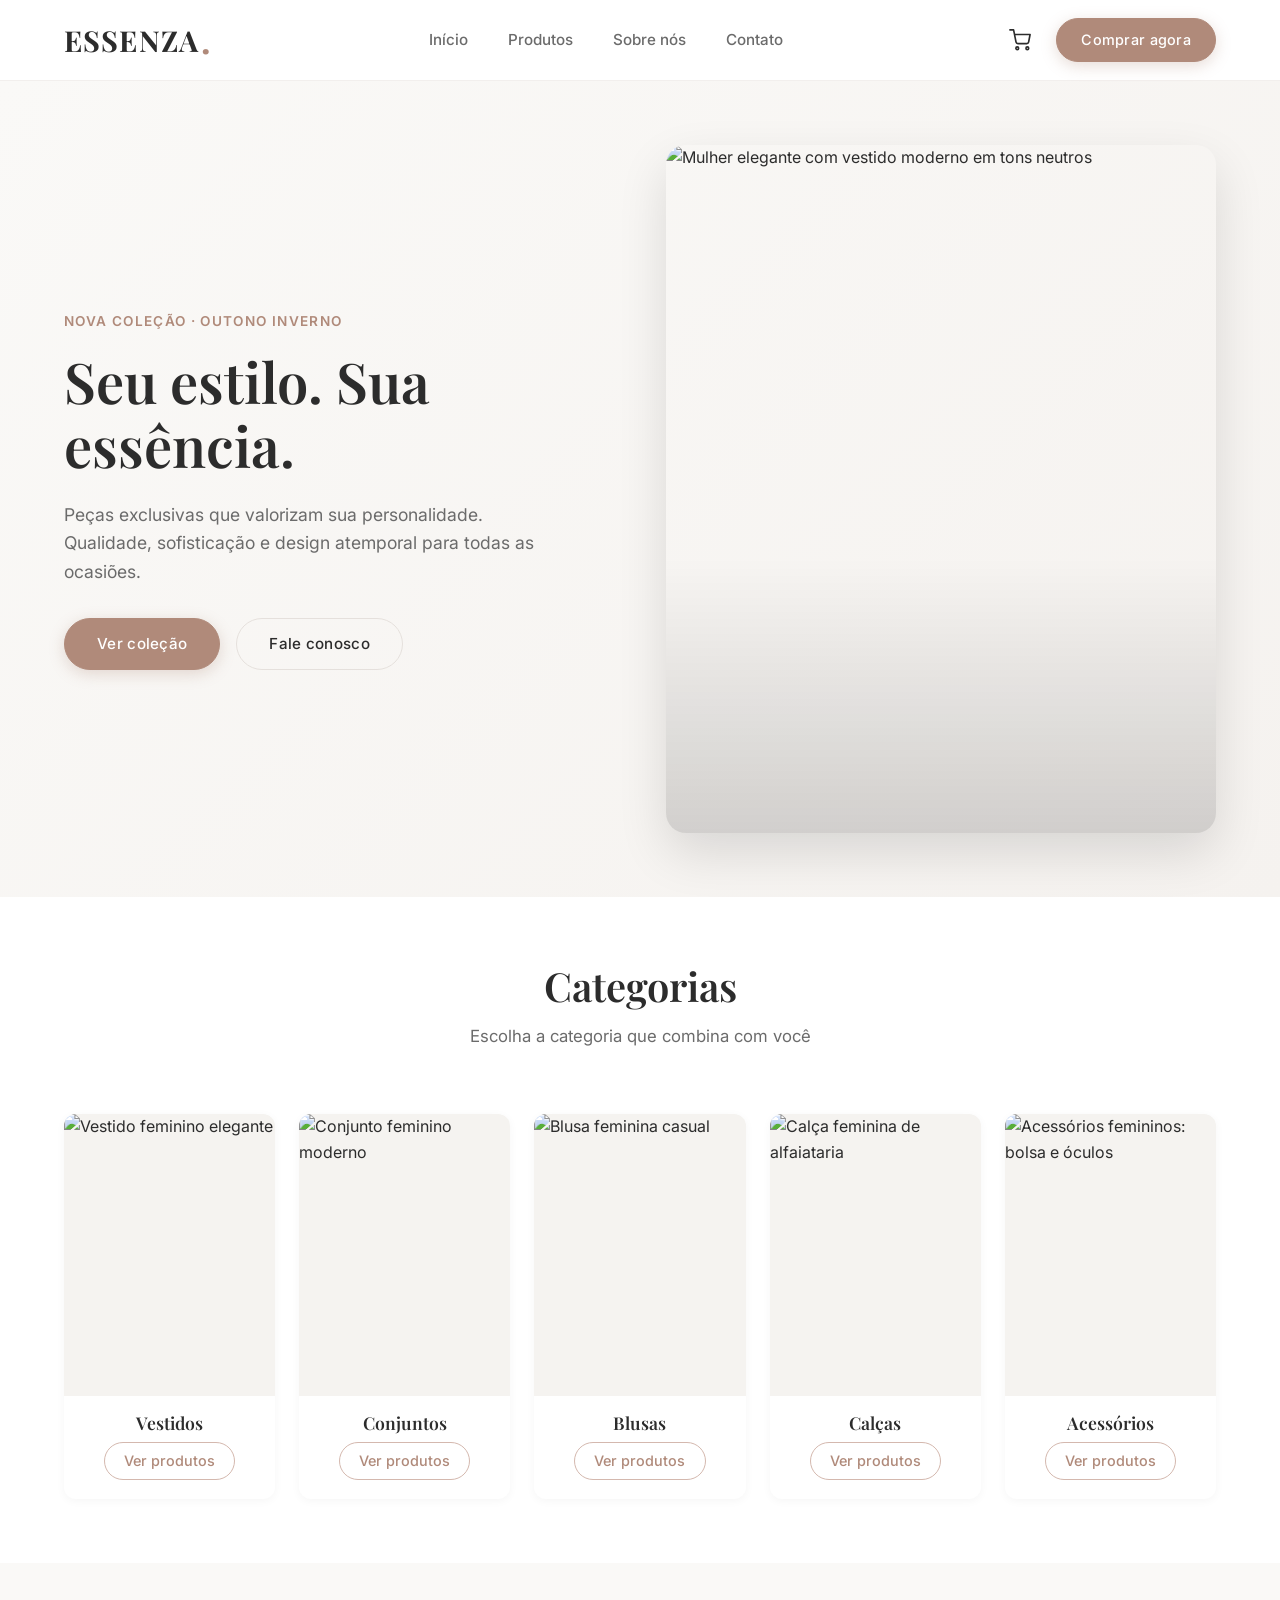
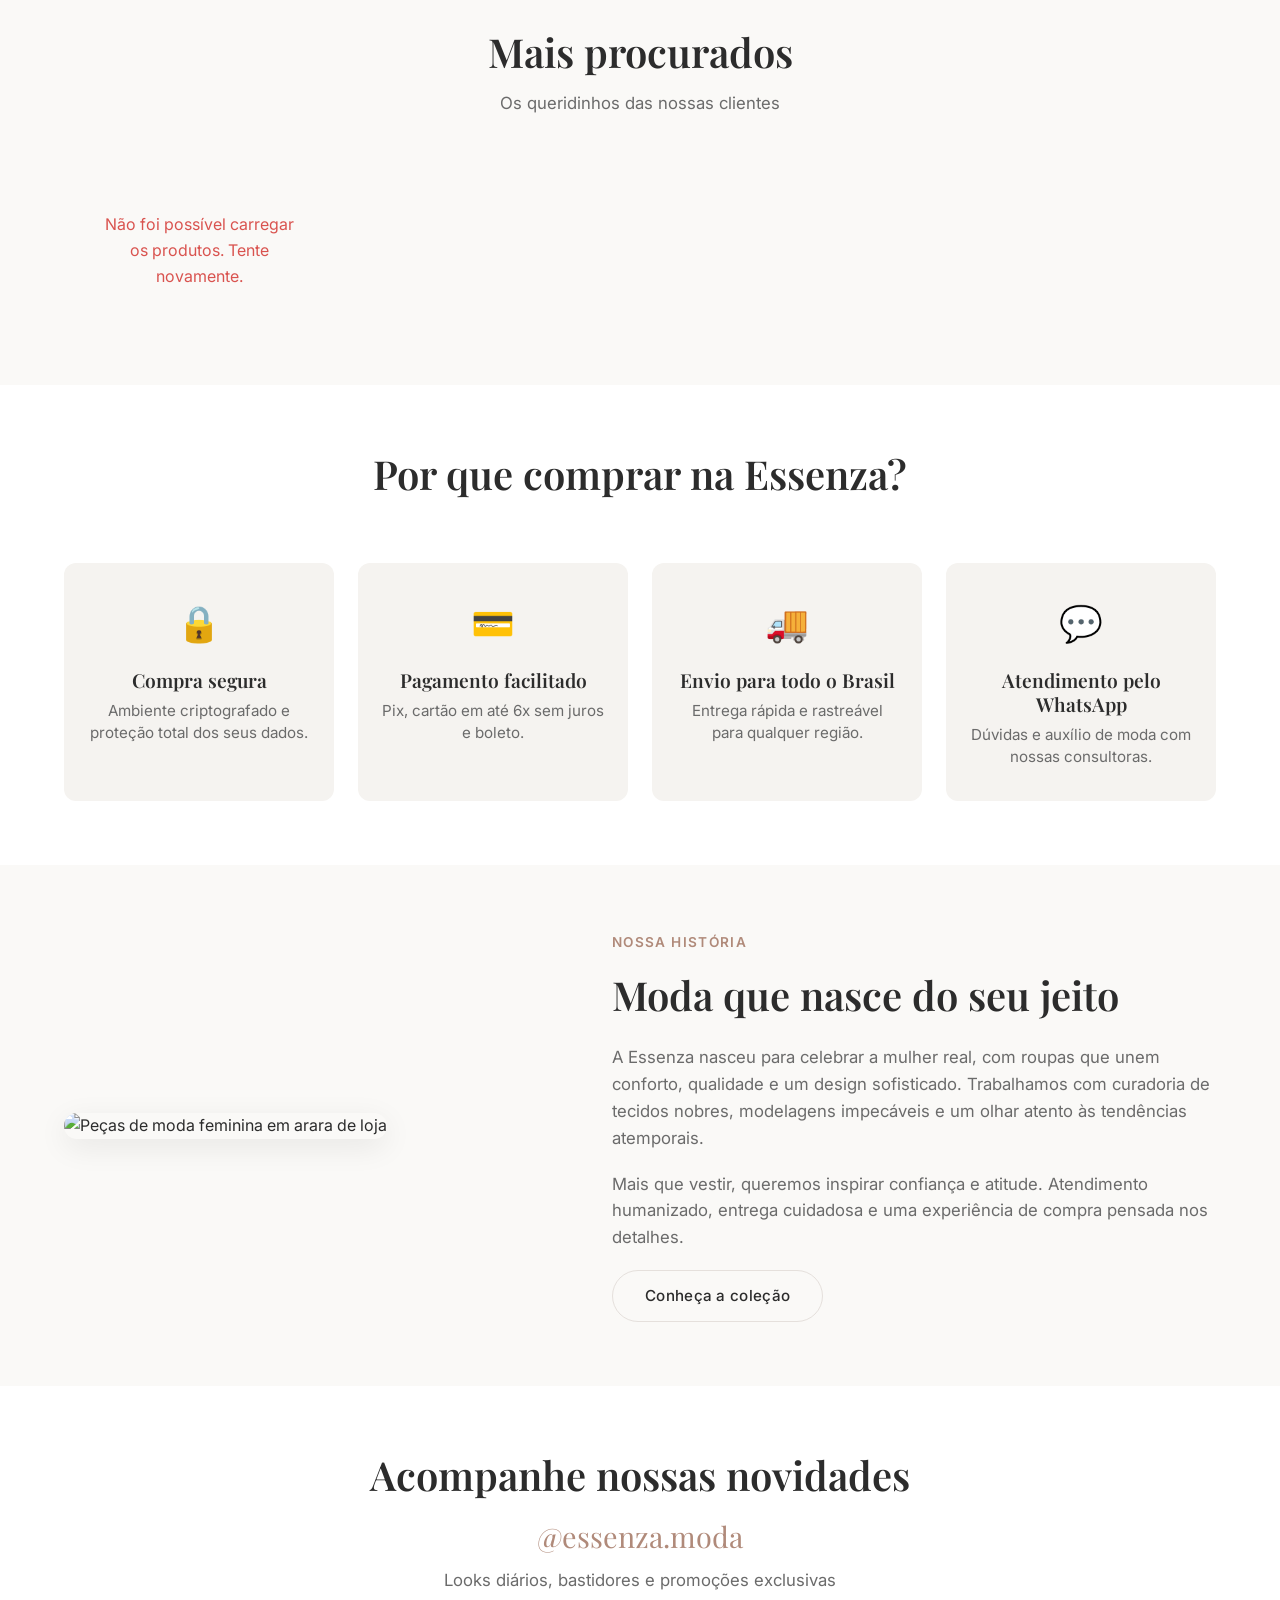
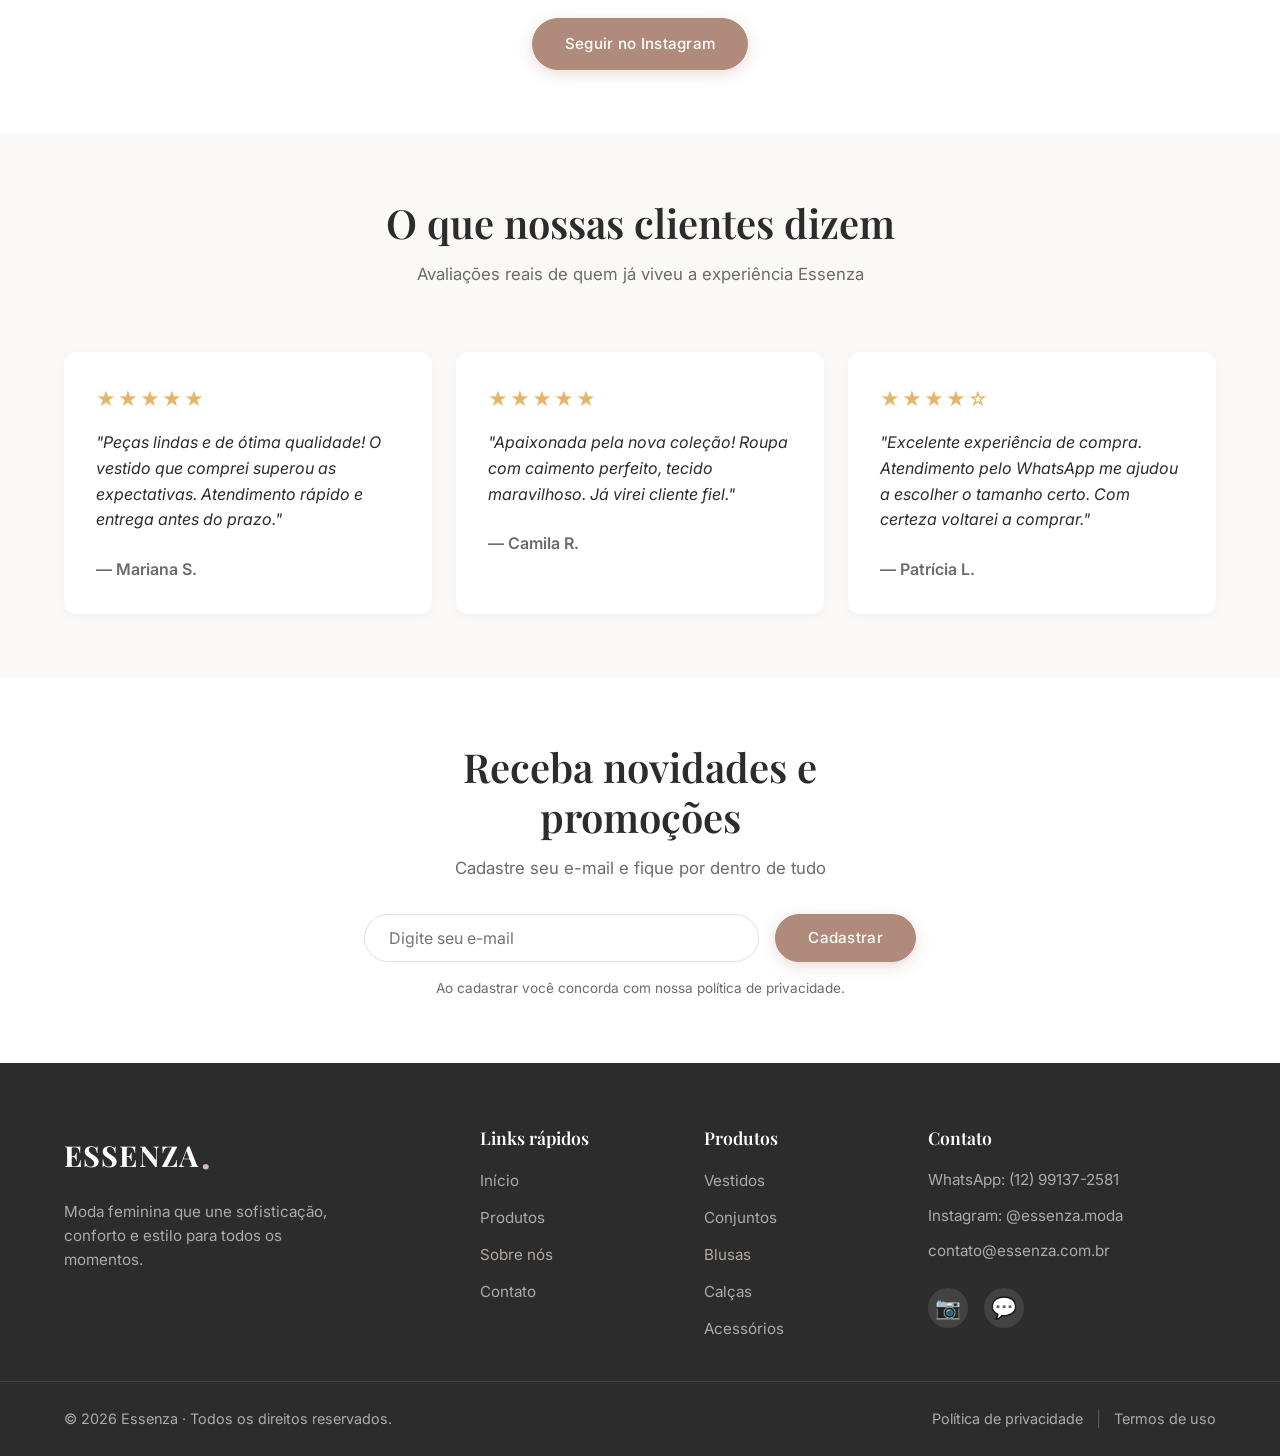
==== index.html @ ff667452 "Atualização completa do site" ====
<!DOCTYPE html>
<html lang="pt-BR">
<head>
  <!-- SEO & Metadados -->
  <meta charset="UTF-8" />
  <meta name="viewport" content="width=device-width, initial-scale=1.0" />
  <meta name="description" content="Loja de moda feminina premium. Vestidos, conjuntos, blusas, calças e acessórios com estilo e essência. Compre online com segurança e envio para todo o Brasil." />
  <title>Essenza · Moda Feminina Premium</title>

  <!-- Dica: futuramente integrar fonte externa (Google Fonts) via @import ou link, 
       mas o CSS principal permanece em css/style.css -->
  <link rel="preconnect" href="https://fonts.googleapis.com" />
  <link rel="preconnect" href="https://fonts.gstatic.com" crossorigin />
  <!-- A fonte pode ser adicionada diretamente no CSS para manter este HTML limpo -->

  <!-- CSS principal -->
  <link rel="stylesheet" href="css/style.css" />
</head>

<body>
  <!-- ============================= -->
  <!-- HEADER / NAVEGAÇÃO PRINCIPAL -->
  <!-- ============================= -->
  <header class="site-header" id="topo">
    <div class="container header-container">
      <!-- Logo / Nome da loja -->
      <a href="#topo" class="logo" aria-label="Essenza - Página inicial">
        ESSENZA<span class="logo-dot">.</span>
      </a>

      <!-- Menu de navegação (desktop / tablet) -->
      <nav class="main-nav" aria-label="Navegação principal">
        <ul class="nav-list">
          <li><a href="#inicio" class="nav-link">Início</a></li>
          <li><a href="#produtos" class="nav-link">Produtos</a></li>
          <li><a href="#sobre" class="nav-link">Sobre nós</a></li>
          <li><a href="#contato" class="nav-link">Contato</a></li>
        </ul>
      </nav>

      <!-- Ações à direita: carrinho + botão comprar -->
      <div class="header-actions">
        <!-- Ícone de carrinho (acessível, com aria-label) -->
        <button class="icon-button cart-button" aria-label="Abrir carrinho de compras" title="Carrinho">
          <svg width="22" height="22" viewBox="0 0 24 24" fill="none" stroke="currentColor" stroke-width="1.8" stroke-linecap="round" stroke-linejoin="round" aria-hidden="true">
            <circle cx="9" cy="21" r="1.5"></circle>
            <circle cx="20" cy="21" r="1.5"></circle>
            <path d="M1 1h4l2.68 13.39a2 2 0 0 0 2 1.61h9.72a2 2 0 0 0 2-1.61L23 6H6"></path>
          </svg>
          <span class="visually-hidden">Carrinho de compras</span>
        </button>

        <!-- Botão destacado "Comprar agora" -->
        <a href="#produtos" class="btn btn-primary btn-header-buy">Comprar agora</a>

        <!-- Menu hambúrguer (visível no mobile) -->
        <button class="icon-button hamburger" id="hamburger-btn" aria-label="Abrir menu de navegação" aria-expanded="false" aria-controls="mobile-menu">
          <span class="hamburger-line"></span>
          <span class="hamburger-line"></span>
          <span class="hamburger-line"></span>
          <span class="visually-hidden">Menu</span>
        </button>
      </div>
    </div>

    <!-- Menu mobile oculto por padrão (controlado via JS) -->
    <nav id="mobile-menu" class="mobile-nav" aria-label="Menu móvel">
      <ul class="mobile-nav-list">
        <li><a href="#inicio" class="mobile-nav-link">Início</a></li>
        <li><a href="#produtos" class="mobile-nav-link">Produtos</a></li>
        <li><a href="#sobre" class="mobile-nav-link">Sobre nós</a></li>
        <li><a href="#contato" class="mobile-nav-link">Contato</a></li>
        <li><a href="#produtos" class="btn btn-outline mobile-buy-link">Comprar agora</a></li>
      </ul>
    </nav>
  </header>

  <!-- Conteúdo principal -->
  <main id="inicio">
    <!-- ============================= -->
    <!-- SEÇÃO HERO / BANNER PRINCIPAL -->
    <!-- ============================= -->
    <section class="hero-section" aria-labelledby="hero-titulo">
      <div class="container hero-container">
        <div class="hero-text">
          <span class="hero-eyebrow">Nova coleção · Outono Inverno</span>
          <h1 id="hero-titulo" class="hero-title">Seu estilo. Sua essência.</h1>
          <p class="hero-description">
            Peças exclusivas que valorizam sua personalidade. Qualidade, sofisticação e 
            design atemporal para todas as ocasiões.
          </p>
          <div class="hero-actions">
            <a href="#produtos" class="btn btn-primary">Ver coleção</a>
            <a href="#contato" class="btn btn-outline">Fale conosco</a>
          </div>
        </div>
        <!-- Área para imagem/banner (substitua o src posteriormente) -->
        <div class="hero-media">
          <!-- URL de exemplo: modelo de moda feminina, substituível facilmente -->
          <img 
            src="https://images.unsplash.com/photo-1490481651871-ab68de25d43d?q=80&w=1470&auto=format&fit=crop" 
            alt="Mulher elegante com vestido moderno em tons neutros" 
            class="hero-image"
            loading="lazy"
          />
          <div class="hero-image-overlay" aria-hidden="true"></div>
        </div>
      </div>
    </section>

    <!-- ============================= -->
    <!-- SEÇÃO CATEGORIAS -->
    <!-- ============================= -->
    <section class="categories-section" aria-labelledby="categorias-titulo">
      <div class="container">
        <div class="section-heading">
          <h2 id="categorias-titulo" class="section-title">Categorias</h2>
          <p class="section-subtitle">Escolha a categoria que combina com você</p>
        </div>

        <div class="categories-grid">
          <!-- Card: Vestidos -->
          <article class="category-card">
            <div class="category-image-wrapper">
              <img src="https://images.unsplash.com/photo-1595777457583-95e059d581b8?q=80&w=1469&auto=format&fit=crop" alt="Vestido feminino elegante" loading="lazy" />
            </div>
            <h3 class="category-name">Vestidos</h3>
            <a href="#produtos" class="category-link" aria-label="Ver produtos da categoria Vestidos">Ver produtos</a>
          </article>

          <!-- Card: Conjuntos -->
          <article class="category-card">
            <div class="category-image-wrapper">
              <img src="https://images.unsplash.com/photo-1558769132-cb1aea458c5e?q=80&w=1374&auto=format&fit=crop" alt="Conjunto feminino moderno" loading="lazy" />
            </div>
            <h3 class="category-name">Conjuntos</h3>
            <a href="#produtos" class="category-link" aria-label="Ver produtos da categoria Conjuntos">Ver produtos</a>
          </article>

          <!-- Card: Blusas -->
          <article class="category-card">
            <div class="category-image-wrapper">
              <img src="https://images.unsplash.com/photo-1564257631407-4deb1f99d992?q=80&w=1374&auto=format&fit=crop" alt="Blusa feminina casual" loading="lazy" />
            </div>
            <h3 class="category-name">Blusas</h3>
            <a href="#produtos" class="category-link" aria-label="Ver produtos da categoria Blusas">Ver produtos</a>
          </article>

          <!-- Card: Calças -->
          <article class="category-card">
            <div class="category-image-wrapper">
              <img src="https://images.unsplash.com/photo-1594633312681-425c7b97ccd1?q=80&w=1374&auto=format&fit=crop" alt="Calça feminina de alfaiataria" loading="lazy" />
            </div>
            <h3 class="category-name">Calças</h3>
            <a href="#produtos" class="category-link" aria-label="Ver produtos da categoria Calças">Ver produtos</a>
          </article>

          <!-- Card: Acessórios -->
          <article class="category-card">
            <div class="category-image-wrapper">
              <img src="https://images.unsplash.com/photo-1611085583191-a3b181a88401?q=80&w=1470&auto=format&fit=crop" alt="Acessórios femininos: bolsa e óculos" loading="lazy" />
            </div>
            <h3 class="category-name">Acessórios</h3>
            <a href="#produtos" class="category-link" aria-label="Ver produtos da categoria Acessórios">Ver produtos</a>
          </article>
        </div>
      </div>
    </section>

    <!-- ============================= -->
    <!-- SEÇÃO DESTAQUES (produtos dinâmicos) -->
    <!-- ============================= -->
    <section class="featured-section" id="produtos" aria-labelledby="destaques-titulo">
      <div class="container">
        <div class="section-heading">
          <h2 id="destaques-titulo" class="section-title">Mais procurados</h2>
          <p class="section-subtitle">Os queridinhos das nossas clientes</p>
        </div>
        <!-- Container vazio: produtos serão injetados via JavaScript/Supabase futuramente -->
         <div id="products-container" class="featured-grid" aria-live="polite">
          <!-- Produtos carregados dinamicamente -->
        </div>
        <div class="featured-loading" hidden>Carregando produtos...</div>
      </div>
    </section>

    <!-- ============================= -->
    <!-- SEÇÃO BENEFÍCIOS -->
    <!-- ============================= -->
    <section class="benefits-section" aria-labelledby="beneficios-titulo">
      <div class="container">
        <div class="section-heading">
          <h2 id="beneficios-titulo" class="section-title">Por que comprar na Essenza?</h2>
        </div>
        <div class="benefits-grid">
          <article class="benefit-card">
            <div class="benefit-icon" aria-hidden="true">🔒</div>
            <h3 class="benefit-title">Compra segura</h3>
            <p class="benefit-text">Ambiente criptografado e proteção total dos seus dados.</p>
          </article>
          <article class="benefit-card">
            <div class="benefit-icon" aria-hidden="true">💳</div>
            <h3 class="benefit-title">Pagamento facilitado</h3>
            <p class="benefit-text">Pix, cartão em até 6x sem juros e boleto.</p>
          </article>
          <article class="benefit-card">
            <div class="benefit-icon" aria-hidden="true">🚚</div>
            <h3 class="benefit-title">Envio para todo o Brasil</h3>
            <p class="benefit-text">Entrega rápida e rastreável para qualquer região.</p>
          </article>
          <article class="benefit-card">
            <div class="benefit-icon" aria-hidden="true">💬</div>
            <h3 class="benefit-title">Atendimento pelo WhatsApp</h3>
            <p class="benefit-text">Dúvidas e auxílio de moda com nossas consultoras.</p>
          </article>
        </div>
      </div>
    </section>

    <!-- ============================= -->
    <!-- SEÇÃO SOBRE A LOJA -->
    <!-- ============================= -->
    <section class="about-section" id="sobre" aria-labelledby="sobre-titulo">
      <div class="container about-container">
        <div class="about-media">
          <img src="https://images.unsplash.com/photo-1445205170230-053b83016050?q=80&w=1471&auto=format&fit=crop" alt="Peças de moda feminina em arara de loja" loading="lazy" />
        </div>
        <div class="about-content">
          <span class="hero-eyebrow">Nossa história</span>
          <h2 id="sobre-titulo" class="section-title about-title">Moda que nasce do seu jeito</h2>
          <p class="about-text">
            A Essenza nasceu para celebrar a mulher real, com roupas que unem conforto, 
            qualidade e um design sofisticado. Trabalhamos com curadoria de tecidos nobres, 
            modelagens impecáveis e um olhar atento às tendências atemporais.
          </p>
          <p class="about-text">
            Mais que vestir, queremos inspirar confiança e atitude. Atendimento humanizado, 
            entrega cuidadosa e uma experiência de compra pensada nos detalhes.
          </p>
          <a href="#produtos" class="btn btn-outline">Conheça a coleção</a>
        </div>
      </div>
    </section>

    <!-- ============================= -->
    <!-- SEÇÃO INSTAGRAM / REDES SOCIAIS -->
    <!-- ============================= -->
    <section class="instagram-section" aria-labelledby="instagram-titulo">
      <div class="container instagram-container">
        <h2 id="instagram-titulo" class="section-title">Acompanhe nossas novidades</h2>
        <p class="instagram-handle">@essenza.moda</p>
        <p class="section-subtitle">Looks diários, bastidores e promoções exclusivas</p>
        <!-- Link facilmente editável (troque o href) -->
        <a href="https://instagram.com" target="_blank" rel="noopener noreferrer" class="btn btn-primary instagram-button">
          Seguir no Instagram
        </a>
      </div>
    </section>

    <!-- ============================= -->
    <!-- SEÇÃO DEPOIMENTOS -->
    <!-- ============================= -->
    <section class="testimonials-section" aria-labelledby="depoimentos-titulo">
      <div class="container">
        <div class="section-heading">
          <h2 id="depoimentos-titulo" class="section-title">O que nossas clientes dizem</h2>
          <p class="section-subtitle">Avaliações reais de quem já viveu a experiência Essenza</p>
        </div>
        <div class="testimonials-grid">
          <!-- Depoimento 1 -->
          <article class="testimonial-card">
            <div class="testimonial-stars" aria-label="5 de 5 estrelas">★★★★★</div>
            <p class="testimonial-text">
              "Peças lindas e de ótima qualidade! O vestido que comprei superou as expectativas. 
              Atendimento rápido e entrega antes do prazo."
            </p>
            <footer class="testimonial-author">— Mariana S.</footer>
          </article>

          <!-- Depoimento 2 -->
          <article class="testimonial-card">
            <div class="testimonial-stars" aria-label="5 de 5 estrelas">★★★★★</div>
            <p class="testimonial-text">
              "Apaixonada pela nova coleção! Roupa com caimento perfeito, tecido maravilhoso. 
              Já virei cliente fiel."
            </p>
            <footer class="testimonial-author">— Camila R.</footer>
          </article>

          <!-- Depoimento 3 -->
          <article class="testimonial-card">
            <div class="testimonial-stars" aria-label="4 de 5 estrelas">★★★★☆</div>
            <p class="testimonial-text">
              "Excelente experiência de compra. Atendimento pelo WhatsApp me ajudou a escolher 
              o tamanho certo. Com certeza voltarei a comprar."
            </p>
            <footer class="testimonial-author">— Patrícia L.</footer>
          </article>
        </div>
      </div>
    </section>

    <!-- ============================= -->
    <!-- SEÇÃO NEWSLETTER -->
    <!-- ============================= -->
    <section class="newsletter-section" aria-labelledby="newsletter-titulo">
      <div class="container newsletter-container">
        <h2 id="newsletter-titulo" class="section-title">Receba novidades e promoções</h2>
        <p class="section-subtitle">Cadastre seu e-mail e fique por dentro de tudo</p>
        <form class="newsletter-form" action="#" method="post">
          <label for="newsletter-email" class="visually-hidden">Seu melhor e-mail</label>
          <input type="email" id="newsletter-email" name="email" placeholder="Digite seu e-mail" required />
          <button type="submit" class="btn btn-primary">Cadastrar</button>
        </form>
        <p class="newsletter-privacy">Ao cadastrar você concorda com nossa política de privacidade.</p>
      </div>
    </section>

        </section>

    <!-- ============================= -->
    <!-- MODAL DE PRODUTO -->
    <!-- ============================= -->
    <div id="product-modal" class="product-modal" role="dialog" aria-modal="true" aria-labelledby="modal-product-name" style="display: none;">
        <div class="modal-backdrop" data-close-modal></div>
        <div class="modal-content" role="document">
            <!-- Botão fechar -->
            <button class="modal-close" data-close-modal aria-label="Fechar modal do produto" title="Fechar">
                <span aria-hidden="true">&times;</span>
            </button>

            <div class="modal-body">
                <!-- Imagem do produto -->
                <div class="modal-image-wrapper">
                    <img id="modal-product-image" src="" alt="" class="modal-product-image" />
                </div>

                <!-- Informações do produto -->
                <div class="modal-info">
                    <span id="modal-product-category" class="modal-product-category"></span>
                    <h3 id="modal-product-name" class="modal-product-name"></h3>
                    <p id="modal-product-description" class="modal-product-description"></p>
                    <div class="modal-price">
                        <span id="modal-product-old-price" class="modal-old-price"></span>
                        <span id="modal-product-price" class="modal-price-value"></span>
                    </div>

                    <!-- Botões de ação -->
                    <div class="modal-actions">
                        <a id="modal-whatsapp-btn" href="#" target="_blank" rel="noopener" class="btn btn-primary">
                            Comprar pelo WhatsApp
                        </a>
                        <button id="modal-close-btn" class="btn btn-outline" data-close-modal>
                            Fechar
                        </button>
                    </div>
                </div>
            </div>
        </div>
    </div>
    <!-- ============================= -->
<!-- MODAL DO CARRINHO -->
<!-- ============================= -->
<div id="cart-modal" class="product-modal" role="dialog" aria-modal="true" aria-labelledby="cart-modal-title" style="display: none;">
    <div class="modal-backdrop" data-close-cart></div>
    <div class="modal-content cart-modal-content" role="document">
        <button class="modal-close" data-close-cart aria-label="Fechar carrinho" title="Fechar">
            <span aria-hidden="true">&times;</span>
        </button>

        <h2 id="cart-modal-title" class="modal-title">Seu Carrinho</h2>
        
        <div id="cart-items" class="cart-items">
            <!-- Itens do carrinho serão inseridos aqui -->
        </div>

        <div id="cart-empty" class="cart-empty" style="display: none;">
            <p>Seu carrinho está vazio.</p>
        </div>

        <div class="cart-total">
            <span>Total:</span>
            <span id="cart-total-value">R$ 0,00</span>
        </div>

        <div class="cart-actions">
            <button id="cart-checkout-btn" class="btn btn-primary">Finalizar compra</button>
            <button id="cart-clear-btn" class="btn btn-outline">Limpar carrinho</button>
        </div>
    </div>
</div>
  </main>
    <!-- ============================= -->
<!-- MODAL DE PRODUTO -->
<!-- ============================= -->
<div id="product-modal" class="product-modal" role="dialog" aria-modal="true" aria-labelledby="modal-product-name" style="display: none;">
    <div class="modal-backdrop" data-close-modal></div>
    <div class="modal-content" role="document">
        <!-- Botão fechar -->
        <button class="modal-close" data-close-modal aria-label="Fechar modal do produto" title="Fechar">
            <span aria-hidden="true">&times;</span>
        </button>

        <div class="modal-body">
            <!-- Imagem do produto -->
            <div class="modal-image-wrapper">
                <img id="modal-product-image" src="" alt="" class="modal-product-image" />
            </div>

            <!-- Informações do produto -->
            <div class="modal-info">
                <span id="modal-product-category" class="modal-product-category"></span>
                <h3 id="modal-product-name" class="modal-product-name"></h3>
                <p id="modal-product-description" class="modal-product-description"></p>
                <div class="modal-price">
                    <span id="modal-product-old-price" class="modal-old-price"></span>
                    <span id="modal-product-price" class="modal-price-value"></span>
                </div>

                <!-- Botões de ação -->
                <div class="modal-actions">
                    <a id="modal-whatsapp-btn" href="#" target="_blank" rel="noopener" class="btn btn-primary">
                        Comprar pelo WhatsApp
                    </a>
                    <button id="modal-close-btn" class="btn btn-outline" data-close-modal>
                        Fechar
                    </button>
                </div>
            </div>
        </div>
    </div>
</div>
  </main>

  <!-- ============================= -->
  <!-- RODAPÉ / FOOTER -->
  <!-- ============================= -->
  <footer class="site-footer" id="contato">
    <div class="container footer-grid">
      <!-- Coluna 1: logo + descrição -->
      <div class="footer-col footer-brand">
        <a href="#topo" class="logo footer-logo">ESSENZA<span class="logo-dot">.</span></a>
        <p class="footer-description">
          Moda feminina que une sofisticação, conforto e estilo para todos os momentos.
        </p>
      </div>

      <!-- Coluna 2: Links rápidos -->
      <div class="footer-col">
        <h3 class="footer-heading">Links rápidos</h3>
        <ul class="footer-list">
          <li><a href="#inicio" class="footer-link">Início</a></li>
          <li><a href="#produtos" class="footer-link">Produtos</a></li>
          <li><a href="#sobre" class="footer-link">Sobre nós</a></li>
          <li><a href="#contato" class="footer-link">Contato</a></li>
        </ul>
      </div>

      <!-- Coluna 3: Produtos -->
      <div class="footer-col">
        <h3 class="footer-heading">Produtos</h3>
        <ul class="footer-list">
          <li><a href="#produtos" class="footer-link">Vestidos</a></li>
          <li><a href="#produtos" class="footer-link">Conjuntos</a></li>
          <li><a href="#produtos" class="footer-link">Blusas</a></li>
          <li><a href="#produtos" class="footer-link">Calças</a></li>
          <li><a href="#produtos" class="footer-link">Acessórios</a></li>
        </ul>
      </div>

      <!-- Coluna 4: Contato e redes -->
      <div class="footer-col">
        <h3 class="footer-heading">Contato</h3>
        <ul class="footer-list contact-list">
          <li>
            <a href="https://wa.me/5512991372581" target="_blank" rel="noopener" class="footer-link">
              WhatsApp: (12) 99137-2581
            </a>
          </li>
          <li>
            <a href="https://instagram.com" target="_blank" rel="noopener" class="footer-link">Instagram: @essenza.moda</a>
          </li>
          <li><a href="mailto:contato@essenza.com.br" class="footer-link">contato@essenza.com.br</a></li>
        </ul>
        <div class="footer-social">
          <a href="https://instagram.com" target="_blank" rel="noopener" class="social-icon" aria-label="Instagram">📷</a>
          <a href="https://wa.me/5512991372581" target="_blank" rel="noopener" class="social-icon" aria-label="WhatsApp">💬</a>
        </div>
      </div>
    </div>

    <div class="footer-bottom">
      <div class="container footer-bottom-container">
        <p class="copyright">© 2026 Essenza · Todos os direitos reservados.</p>
        <div class="footer-legal">
          <a href="#" class="legal-link">Política de privacidade</a>
          <span class="legal-separator">|</span>
          <a href="#" class="legal-link">Termos de uso</a>
        </div>
      </div>
    </div>
  </footer>

  <!-- Biblioteca oficial do Supabase -->
  <script src="https://cdn.jsdelivr.net/npm/@supabase/supabase-js@2"></script>

  <!-- Configuração do Supabase -->
  <script src="js/supabase.js"></script>

  <!-- JavaScript dos produtos -->
  <script src="js/produtos.js"></script> 

  <!-- JavaScript principal -->
  <script src="js/script.js"></script>
</body>
</html>
---- css/style.css ----
/* ==========================================================================
   ESSENZA - Moda Feminina Premium
   Folha de estilos principal
   ========================================================================== */

/* --------------------------------------------------------------------------
   1. Importação de fontes
   -------------------------------------------------------------------------- */
@import url('https://fonts.googleapis.com/css2?family=Playfair+Display:wght@400;500;600;700&family=Inter:wght@300;400;500;600&display=swap');

/* --------------------------------------------------------------------------
   2. Variáveis globais (Design Tokens)
   -------------------------------------------------------------------------- */
:root {
  /* Cores principais */
  --color-background: #faf9f7;
  --color-surface: #ffffff;
  --color-surface-alt: #f5f3f0;
  --color-text: #2c2c2c;
  --color-text-muted: #6b6b6b;
  --color-primary: #b08a7a;
  --color-primary-dark: #9c7565;
  --color-primary-light: #d4b8ae;
  --color-border: #e5e0dc;
  --color-white: #ffffff;
  --color-black: #1a1a1a;

  /* Tipografia */
  --font-heading: 'Playfair Display', serif;
  --font-body: 'Inter', sans-serif;

  /* Espaçamentos */
  --spacing-xs: 0.5rem;
  --spacing-sm: 1rem;
  --spacing-md: 1.5rem;
  --spacing-lg: 2.5rem;
  --spacing-xl: 4rem;
  --spacing-2xl: 6rem;

  /* Bordas e sombras */
  --border-radius-sm: 6px;
  --border-radius-md: 12px;
  --border-radius-lg: 20px;
  --shadow-sm: 0 2px 10px rgba(0, 0, 0, 0.04);
  --shadow-md: 0 8px 30px rgba(0, 0, 0, 0.08);
  --shadow-lg: 0 20px 50px rgba(0, 0, 0, 0.12);

  /* Transições */
  --transition-fast: 0.2s ease;
  --transition-base: 0.3s ease;
  --transition-slow: 0.5s ease;

  /* Container */
  --container-max: 1200px;
  --container-padding: 1.5rem;
}

/* --------------------------------------------------------------------------
   3. Reset básico e estilos globais
   -------------------------------------------------------------------------- */
*,
*::before,
*::after {
  box-sizing: border-box;
  margin: 0;
  padding: 0;
}

html {
  scroll-behavior: smooth;
  -webkit-text-size-adjust: 100%;
}

body {
  font-family: var(--font-body);
  font-weight: 400;
  line-height: 1.6;
  color: var(--color-text);
  background-color: var(--color-background);
  -webkit-font-smoothing: antialiased;
  -moz-osx-font-smoothing: grayscale;
  overflow-x: hidden;
}

/* Seleção de texto elegante */
::selection {
  background-color: var(--color-primary);
  color: var(--color-white);
}

/* Scrollbar discreta */
::-webkit-scrollbar {
  width: 8px;
}
::-webkit-scrollbar-track {
  background: var(--color-background);
}
::-webkit-scrollbar-thumb {
  background-color: var(--color-border);
  border-radius: 10px;
}
::-webkit-scrollbar-thumb:hover {
  background-color: var(--color-primary-light);
}

/* Container centralizado */
.container {
  width: 100%;
  max-width: var(--container-max);
  margin: 0 auto;
  padding-left: var(--container-padding);
  padding-right: var(--container-padding);
}

/* Títulos */
h1, h2, h3, h4, h5, h6 {
  font-family: var(--font-heading);
  font-weight: 600;
  line-height: 1.25;
  color: var(--color-text);
}

/* Links */
a {
  color: inherit;
  text-decoration: none;
  transition: color var(--transition-fast);
}

a:hover {
  color: var(--color-primary);
}

/* Listas */
ul, ol {
  list-style: none;
}

/* Botões base */
.btn {
  display: inline-block;
  padding: 0.8rem 2rem;
  border-radius: 50px;
  font-family: var(--font-body);
  font-weight: 500;
  font-size: 0.95rem;
  letter-spacing: 0.02em;
  text-align: center;
  cursor: pointer;
  transition: all var(--transition-base);
  border: 1px solid transparent;
  outline: none;
  white-space: nowrap;
}

.btn-primary {
  background-color: var(--color-primary);
  color: var(--color-white);
  border-color: var(--color-primary);
  box-shadow: 0 4px 15px rgba(176, 138, 122, 0.3);
}

.btn-primary:hover {
  background-color: var(--color-primary-dark);
  border-color: var(--color-primary-dark);
  box-shadow: 0 6px 20px rgba(176, 138, 122, 0.4);
  transform: translateY(-2px);
}

.btn-primary:active {
  transform: translateY(0);
  box-shadow: 0 2px 8px rgba(176, 138, 122, 0.3);
}

.btn-outline {
  background-color: transparent;
  color: var(--color-text);
  border: 1px solid var(--color-border);
}

.btn-outline:hover {
  background-color: var(--color-surface);
  border-color: var(--color-primary);
  color: var(--color-primary);
  transform: translateY(-2px);
}

.btn-outline:active {
  transform: translateY(0);
}

/* Foco visível para acessibilidade */
:focus-visible {
  outline: 2px solid var(--color-primary);
  outline-offset: 3px;
}

/* Classe utilitária para esconder visualmente mas manter acessível */
.visually-hidden {
  position: absolute;
  width: 1px;
  height: 1px;
  padding: 0;
  margin: -1px;
  overflow: hidden;
  clip: rect(0, 0, 0, 0);
  white-space: nowrap;
  border: 0;
}

/* --------------------------------------------------------------------------
   4. Header & Navegação
   -------------------------------------------------------------------------- */
.site-header {
  position: sticky;
  top: 0;
  z-index: 1000;
  background-color: rgba(255, 255, 255, 0.92);
  backdrop-filter: blur(12px);
  -webkit-backdrop-filter: blur(12px);
  border-bottom: 1px solid rgba(229, 224, 220, 0.5);
  transition: box-shadow var(--transition-base);
}

.site-header.scrolled {
  box-shadow: var(--shadow-sm);
}

.header-container {
  display: flex;
  align-items: center;
  justify-content: space-between;
  height: 80px;
}

.logo {
  font-family: var(--font-heading);
  font-weight: 700;
  font-size: 1.8rem;
  letter-spacing: 0.04em;
  color: var(--color-text);
  display: flex;
  align-items: center;
  gap: 2px;
}

.logo-dot {
  color: var(--color-primary);
  font-size: 2.2rem;
}

.main-nav {
  display: flex;
}

.nav-list {
  display: flex;
  gap: 2.5rem;
  align-items: center;
}

.nav-link {
  font-size: 0.95rem;
  font-weight: 500;
  color: var(--color-text-muted);
  padding: 0.5rem 0;
  position: relative;
  transition: color var(--transition-fast);
}

.nav-link::after {
  content: '';
  position: absolute;
  left: 0;
  bottom: 0;
  width: 0;
  height: 2px;
  background-color: var(--color-primary);
  transition: width var(--transition-base);
}

.nav-link:hover {
  color: var(--color-text);
}

.nav-link:hover::after {
  width: 100%;
}

.header-actions {
  display: flex;
  align-items: center;
  gap: 1rem;
}

.icon-button {
  background: none;
  border: none;
  cursor: pointer;
  display: inline-flex;
  align-items: center;
  justify-content: center;
  width: 40px;
  height: 40px;
  border-radius: 50%;
  color: var(--color-text);
  transition: background-color var(--transition-fast), transform var(--transition-fast);
  padding: 0;
}

.icon-button:hover {
  background-color: var(--color-surface-alt);
  transform: scale(1.05);
}

.cart-button {
  position: relative;
}

/* Botão "Comprar agora" no header */
.btn-header-buy {
  padding: 0.6rem 1.5rem;
  font-size: 0.9rem;
}

/* Hamburger (mobile) */
.hamburger {
  display: none;
  flex-direction: column;
  justify-content: center;
  gap: 6px;
  width: 40px;
  height: 40px;
  background: none;
  border: none;
  cursor: pointer;
  padding: 6px;
  border-radius: 50%;
  transition: background-color var(--transition-fast);
}

.hamburger:hover {
  background-color: var(--color-surface-alt);
}

.hamburger-line {
  display: block;
  width: 22px;
  height: 2px;
  background-color: var(--color-text);
  border-radius: 2px;
  transition: transform var(--transition-base), opacity var(--transition-base);
}

/* Menu mobile */
.mobile-nav {
  display: none;
  position: absolute;
  top: 80px;
  left: 0;
  right: 0;
  background-color: var(--color-surface);
  border-bottom: 1px solid var(--color-border);
  box-shadow: var(--shadow-md);
  padding: 1rem 1.5rem;
}

.mobile-nav.open {
  display: block;
  animation: slideDown 0.3s ease forwards;
}

.mobile-nav-list {
  display: flex;
  flex-direction: column;
  gap: 1rem;
}

.mobile-nav-link {
  display: block;
  padding: 0.8rem 0.5rem;
  font-size: 1.1rem;
  font-weight: 500;
  color: var(--color-text);
  border-bottom: 1px solid var(--color-border);
}

.mobile-buy-link {
  margin-top: 1rem;
  text-align: center;
}

@keyframes slideDown {
  from { opacity: 0; transform: translateY(-10px); }
  to { opacity: 1; transform: translateY(0); }
}

/* --------------------------------------------------------------------------
   5. Hero / Banner principal
   -------------------------------------------------------------------------- */
.hero-section {
  padding: var(--spacing-xl) 0;
  background: linear-gradient(135deg, #faf9f7 0%, #f5f2ef 100%);
}

.hero-container {
  display: flex;
  align-items: center;
  gap: 3rem;
}

.hero-text {
  flex: 1;
}

.hero-eyebrow {
  display: inline-block;
  font-size: 0.85rem;
  font-weight: 600;
  letter-spacing: 0.1em;
  text-transform: uppercase;
  color: var(--color-primary);
  margin-bottom: 1rem;
}

.hero-title {
  font-size: 3.5rem;
  line-height: 1.15;
  margin-bottom: 1.5rem;
  color: var(--color-text);
}

.hero-description {
  font-size: 1.1rem;
  color: var(--color-text-muted);
  max-width: 480px;
  margin-bottom: 2rem;
}

.hero-actions {
  display: flex;
  gap: 1rem;
  flex-wrap: wrap;
}

.hero-media {
  flex: 1;
  position: relative;
  max-width: 550px;
}

.hero-image {
  width: 100%;
  height: auto;
  border-radius: var(--border-radius-lg);
  box-shadow: var(--shadow-lg);
  display: block;
  object-fit: cover;
  aspect-ratio: 4 / 5;
}

.hero-image-overlay {
  position: absolute;
  inset: 0;
  border-radius: var(--border-radius-lg);
  background: linear-gradient(to top, rgba(0,0,0,0.15) 0%, transparent 40%);
  pointer-events: none;
}

/* Animação de entrada */
.hero-text, .hero-media {
  animation: fadeInUp 0.8s ease both;
}

.hero-media {
  animation-delay: 0.2s;
}

@keyframes fadeInUp {
  from { opacity: 0; transform: translateY(20px); }
  to { opacity: 1; transform: translateY(0); }
}

/* --------------------------------------------------------------------------
   6. Seções comuns (títulos)
   -------------------------------------------------------------------------- */
.section-heading {
  text-align: center;
  max-width: 600px;
  margin: 0 auto var(--spacing-xl);
}

.section-title {
  font-size: 2.5rem;
  margin-bottom: 0.8rem;
}

.section-subtitle {
  font-size: 1.05rem;
  color: var(--color-text-muted);
}

/* --------------------------------------------------------------------------
   7. Categorias
   -------------------------------------------------------------------------- */
.categories-section {
  padding: var(--spacing-xl) 0;
  background-color: var(--color-surface);
}

.categories-grid {
  display: grid;
  grid-template-columns: repeat(5, 1fr);
  gap: 1.5rem;
}

.category-card {
  background-color: var(--color-surface);
  border-radius: var(--border-radius-md);
  overflow: hidden;
  box-shadow: var(--shadow-sm);
  transition: box-shadow var(--transition-base), transform var(--transition-base);
  display: flex;
  flex-direction: column;
}

.category-card:hover {
  box-shadow: var(--shadow-md);
  transform: translateY(-4px);
}

.category-image-wrapper {
  overflow: hidden;
  aspect-ratio: 3 / 4;
  background-color: var(--color-surface-alt);
}

.category-image-wrapper img {
  width: 100%;
  height: 100%;
  object-fit: cover;
  transition: transform 0.6s ease;
}

.category-card:hover .category-image-wrapper img {
  transform: scale(1.08);
}

.category-name {
  font-size: 1.1rem;
  font-weight: 600;
  padding: 1rem 1rem 0.5rem;
  text-align: center;
}

.category-link {
  display: inline-block;
  margin: 0 auto 1.2rem;
  padding: 0.4rem 1.2rem;
  font-size: 0.9rem;
  font-weight: 500;
  color: var(--color-primary);
  border: 1px solid var(--color-primary-light);
  border-radius: 50px;
  transition: background-color var(--transition-fast), color var(--transition-fast);
}

.category-link:hover {
  background-color: var(--color-primary);
  color: var(--color-white);
}

/* --------------------------------------------------------------------------
   8. Produtos em destaque (placeholder e cards dinâmicos)
   -------------------------------------------------------------------------- */
.featured-section {
  padding: var(--spacing-xl) 0;
  background-color: var(--color-background);
}

.featured-grid {
  display: grid;
  grid-template-columns: repeat(auto-fill, minmax(250px, 1fr));
  gap: 1.5rem;
}

.featured-loading {
  text-align: center;
  padding: 2rem;
  color: var(--color-text-muted);
  font-size: 1rem;
}

/* Estilos preparados para cards de produtos (inseridos via JS futuramente) */
.product-card {
  background-color: var(--color-surface);
  border-radius: var(--border-radius-md);
  overflow: hidden;
  box-shadow: var(--shadow-sm);
  transition: box-shadow var(--transition-base), transform var(--transition-base);
  display: flex;
  flex-direction: column;
}

.product-card:hover {
  box-shadow: var(--shadow-md);
  transform: translateY(-5px);
}

.product-image {
  width: 100%;
  aspect-ratio: 3 / 4;
  object-fit: cover;
  display: block;
}

.product-info {
  padding: 1.2rem;
  flex: 1;
  display: flex;
  flex-direction: column;
}

.product-name {
  font-size: 1.05rem;
  font-weight: 600;
  margin-bottom: 0.3rem;
  color: var(--color-text);
}

.product-category {
  font-size: 0.85rem;
  color: var(--color-text-muted);
  text-transform: uppercase;
  letter-spacing: 0.05em;
  margin-bottom: 0.8rem;
}

.product-price {
  font-size: 1.15rem;
  font-weight: 600;
  color: var(--color-primary);
  margin-top: auto;
}

.product-old-price {
  font-size: 0.9rem;
  color: var(--color-text-muted);
  text-decoration: line-through;
  margin-right: 0.5rem;
}

.product-button {
  margin-top: 0.8rem;
  padding: 0.6rem 1rem;
  background-color: var(--color-surface);
  border: 1px solid var(--color-border);
  border-radius: var(--border-radius-sm);
  font-weight: 500;
  text-align: center;
  transition: background-color var(--transition-fast), border-color var(--transition-fast);
}

.product-button:hover {
  background-color: var(--color-primary);
  border-color: var(--color-primary);
  color: var(--color-white);
  cursor: pointer;
}

/* --------------------------------------------------------------------------
   9. Benefícios
   -------------------------------------------------------------------------- */
.benefits-section {
  padding: var(--spacing-xl) 0;
  background-color: var(--color-surface);
}

.benefits-grid {
  display: grid;
  grid-template-columns: repeat(4, 1fr);
  gap: 1.5rem;
}

.benefit-card {
  background-color: var(--color-surface-alt);
  border-radius: var(--border-radius-md);
  padding: 2rem 1.5rem;
  text-align: center;
  transition: transform var(--transition-base), box-shadow var(--transition-base);
}

.benefit-card:hover {
  transform: translateY(-5px);
  box-shadow: var(--shadow-sm);
}

.benefit-icon {
  font-size: 2.2rem;
  margin-bottom: 1rem;
}

.benefit-title {
  font-size: 1.2rem;
  font-weight: 600;
  margin-bottom: 0.5rem;
}

.benefit-text {
  font-size: 0.95rem;
  color: var(--color-text-muted);
  line-height: 1.5;
}

/* --------------------------------------------------------------------------
   10. Sobre a loja
   -------------------------------------------------------------------------- */
.about-section {
  padding: var(--spacing-xl) 0;
  background-color: var(--color-background);
}

.about-container {
  display: flex;
  align-items: center;
  gap: 3rem;
}

.about-media {
  flex: 1;
  max-width: 500px;
}

.about-media img {
  width: 100%;
  border-radius: var(--border-radius-lg);
  box-shadow: var(--shadow-md);
  object-fit: cover;
  aspect-ratio: 4 / 5;
}

.about-content {
  flex: 1;
}

.about-title {
  font-size: 2.5rem;
  margin-bottom: 1.5rem;
}

.about-text {
  color: var(--color-text-muted);
  margin-bottom: 1.2rem;
  font-size: 1.05rem;
}

/* --------------------------------------------------------------------------
   11. Instagram / Redes sociais
   -------------------------------------------------------------------------- */
.instagram-section {
  padding: var(--spacing-xl) 0;
  background-color: var(--color-surface);
  text-align: center;
}

.instagram-container {
  max-width: 600px;
}

.instagram-handle {
  font-family: var(--font-heading);
  font-size: 1.8rem;
  color: var(--color-primary);
  margin: 0.5rem 0;
}

.instagram-button {
  margin-top: 1.5rem;
}

/* --------------------------------------------------------------------------
   12. Depoimentos
   -------------------------------------------------------------------------- */
.testimonials-section {
  padding: var(--spacing-xl) 0;
  background-color: var(--color-background);
}

.testimonials-grid {
  display: grid;
  grid-template-columns: repeat(3, 1fr);
  gap: 1.5rem;
}

.testimonial-card {
  background-color: var(--color-surface);
  border-radius: var(--border-radius-md);
  padding: 2rem;
  box-shadow: var(--shadow-sm);
  transition: transform var(--transition-base), box-shadow var(--transition-base);
}

.testimonial-card:hover {
  transform: translateY(-4px);
  box-shadow: var(--shadow-md);
}

.testimonial-stars {
  color: #e5b567;
  font-size: 1.2rem;
  letter-spacing: 2px;
  margin-bottom: 1rem;
}

.testimonial-text {
  font-style: italic;
  color: var(--color-text);
  margin-bottom: 1.5rem;
  line-height: 1.6;
}

.testimonial-author {
  font-weight: 600;
  color: var(--color-text-muted);
}

/* --------------------------------------------------------------------------
   13. Newsletter
   -------------------------------------------------------------------------- */
.newsletter-section {
  padding: var(--spacing-xl) 0;
  background-color: var(--color-surface);
}

.newsletter-container {
  max-width: 600px;
  text-align: center;
}

.newsletter-form {
  display: flex;
  gap: 1rem;
  margin-top: 2rem;
}

.newsletter-form input {
  flex: 1;
  padding: 0.8rem 1.5rem;
  border: 1px solid var(--color-border);
  border-radius: 50px;
  font-family: var(--font-body);
  font-size: 1rem;
  outline: none;
  transition: border-color var(--transition-fast);
}

.newsletter-form input:focus {
  border-color: var(--color-primary);
}

.newsletter-form button {
  padding: 0.8rem 2rem;
}

.newsletter-privacy {
  margin-top: 1rem;
  font-size: 0.85rem;
  color: var(--color-text-muted);
}

/* --------------------------------------------------------------------------
   14. Footer
   -------------------------------------------------------------------------- */
.site-footer {
  background-color: var(--color-text);
  color: #e0dcd7;
  padding: var(--spacing-xl) 0 0;
}

.footer-grid {
  display: grid;
  grid-template-columns: 2fr 1fr 1fr 1.5fr;
  gap: 2rem;
  padding-bottom: var(--spacing-lg);
}

.footer-brand .footer-logo {
  color: var(--color-white);
  font-size: 1.8rem;
  margin-bottom: 1rem;
}

.footer-logo .logo-dot {
  color: var(--color-primary-light);
}

.footer-description {
  color: #b0aaa4;
  font-size: 0.95rem;
  line-height: 1.6;
  max-width: 300px;
}

.footer-heading {
  color: var(--color-white);
  font-size: 1.1rem;
  font-weight: 600;
  margin-bottom: 1.2rem;
}

.footer-list {
  display: flex;
  flex-direction: column;
  gap: 0.7rem;
}

.footer-link {
  color: #b0aaa4;
  font-size: 0.95rem;
  transition: color var(--transition-fast);
}

.footer-link:hover {
  color: var(--color-white);
}

.contact-list .footer-link {
  display: flex;
  align-items: center;
  gap: 0.5rem;
}

.footer-social {
  display: flex;
  gap: 1rem;
  margin-top: 1.5rem;
}

.social-icon {
  display: inline-flex;
  align-items: center;
  justify-content: center;
  width: 40px;
  height: 40px;
  border-radius: 50%;
  background-color: rgba(255,255,255,0.1);
  color: var(--color-white);
  font-size: 1.3rem;
  transition: background-color var(--transition-fast), transform var(--transition-fast);
}

.social-icon:hover {
  background-color: var(--color-primary);
  transform: translateY(-3px);
}

.footer-bottom {
  border-top: 1px solid rgba(255,255,255,0.1);
  padding: 1.5rem 0;
}

.footer-bottom-container {
  display: flex;
  justify-content: space-between;
  align-items: center;
  flex-wrap: wrap;
  gap: 0.5rem;
}

.copyright {
  font-size: 0.9rem;
  color: #b0aaa4;
}

.footer-legal {
  display: flex;
  align-items: center;
  gap: 0.8rem;
}

.legal-link {
  font-size: 0.9rem;
  color: #b0aaa4;
  transition: color var(--transition-fast);
}

.legal-link:hover {
  color: var(--color-white);
}

.legal-separator {
  color: #555;
}

/* --------------------------------------------------------------------------
   15. Responsividade
   -------------------------------------------------------------------------- */

/* Notebook / tablet grande (<= 1024px) */
@media (max-width: 1024px) {
  .container {
    --container-padding: 1.2rem;
  }

  .hero-container {
    gap: 2rem;
  }

  .hero-title {
    font-size: 2.8rem;
  }

  .categories-grid {
    grid-template-columns: repeat(3, 1fr);
    gap: 1.2rem;
  }

  .benefits-grid {
    grid-template-columns: repeat(2, 1fr);
  }

  .footer-grid {
    grid-template-columns: repeat(2, 1fr);
    gap: 2rem;
  }

  .testimonials-grid {
    grid-template-columns: repeat(2, 1fr);
  }
}

/* Tablet (<= 768px) */
@media (max-width: 768px) {
  .header-container {
    height: 70px;
  }

  .main-nav {
    display: none;
  }

  .btn-header-buy {
    display: none;
  }

  .hamburger {
    display: flex;
  }

  .mobile-nav {
    top: 70px;
  }

  .hero-container {
    flex-direction: column;
    text-align: center;
  }

  .hero-text {
    order: 1;
  }

  .hero-media {
    order: 2;
    max-width: 100%;
  }

  .hero-actions {
    justify-content: center;
  }

  .hero-title {
    font-size: 2.5rem;
  }

  .about-container {
    flex-direction: column;
    text-align: center;
  }

  .about-media {
    max-width: 100%;
  }

  .newsletter-form {
    flex-direction: column;
  }

  .newsletter-form input,
  .newsletter-form button {
    width: 100%;
  }

  .footer-bottom-container {
    flex-direction: column;
    text-align: center;
  }

  .section-title {
    font-size: 2rem;
  }

  .categories-grid {
    grid-template-columns: repeat(2, 1fr);
  }

  .testimonials-grid {
    grid-template-columns: 1fr;
  }
}

/* Celular (<= 480px) */
@media (max-width: 480px) {
  :root {
    --spacing-xl: 3rem;
    --spacing-lg: 2rem;
    --spacing-md: 1.2rem;
  }

  .hero-title {
    font-size: 2rem;
  }

  .hero-description {
    font-size: 1rem;
  }

  .btn {
    padding: 0.7rem 1.5rem;
    font-size: 0.9rem;
  }

  .categories-grid {
    grid-template-columns: 1fr;
  }

  .benefits-grid {
    grid-template-columns: 1fr;
  }

  .footer-grid {
    grid-template-columns: 1fr;
    gap: 1.5rem;
  }

  .footer-bottom-container {
    gap: 0.5rem;
  }
}

/* --------------------------------------------------------------------------
   16. Animações e acessibilidade
   -------------------------------------------------------------------------- */
@media (prefers-reduced-motion: reduce) {
  *,
  *::before,
  *::after {
    animation-duration: 0.01ms !important;
    animation-iteration-count: 1 !important;
    transition-duration: 0.01ms !important;
    scroll-behavior: auto !important;
  }
}

/* --------------------------------------------------------------------------
   17. Correção dos modais administrativos
   -------------------------------------------------------------------------- */
.modal {
    position: fixed;
    top: 0;
    left: 0;
    width: 100%;
    height: 100%;
    z-index: 2000;
}

.modal-backdrop {
    position: absolute;
    top: 0;
    left: 0;
    width: 100%;
    height: 100%;
    background-color: rgba(0, 0, 0, 0.5);
    z-index: 1999;
}

.modal-content {
    position: relative;
    z-index: 2001;
    pointer-events: auto;
    background-color: #ffffff;
    border-radius: 12px;
    padding: 2rem;
    max-width: 500px;
    margin: 10vh auto;
    box-shadow: 0 20px 50px rgba(0, 0, 0, 0.12);
}

.admin-modal-actions {
    position: relative;
    z-index: 2002;
    display: flex;
    gap: 1rem;
    margin-top: 1.5rem;
    flex-wrap: wrap;
}

.admin-modal-actions button,
.admin-modal-actions .btn {
    pointer-events: auto;
    cursor: pointer;
}

.btn-danger {
    background-color: #d9534f;
    color: #ffffff;
    border: 1px solid #d9534f;
}

.btn-danger:hover {
    background-color: #c9302c;
    border-color: #c9302c;
    color: #ffffff;
    transform: translateY(-2px);
}

/* ==========================================================================
   ESTILOS DO PAINEL ADMINISTRATIVO
   ========================================================================== */

/* Cabeçalho do painel */
.admin-header {
    background-color: #ffffff;
    border-bottom: 1px solid var(--color-border);
}

.admin-header-title {
    font-family: var(--font-heading);
    font-size: 1.2rem;
    font-weight: 600;
    color: var(--color-text);
    margin-left: auto;
    margin-right: 2rem;
}

.admin-status {
    display: inline-flex;
    align-items: center;
    gap: 0.5rem;
    padding: 0.4rem 1rem;
    background-color: #e8f5e9;
    color: #2e7d32;
    border-radius: 50px;
    font-size: 0.85rem;
    font-weight: 500;
}

.admin-status::before {
    content: '';
    width: 8px;
    height: 8px;
    background-color: #4caf50;
    border-radius: 50%;
}

/* Container principal */
.admin-main {
    min-height: calc(100vh - 80px);
    padding: var(--spacing-xl) 0;
    background-color: #f5f3f0;
}

.admin-container {
    max-width: 1100px;
}

/* Título da seção */
.admin-section-heading {
    margin-bottom: var(--spacing-lg);
}

/* Cards de resumo */
.admin-summary-grid {
    display: grid;
    grid-template-columns: repeat(3, 1fr);
    gap: 1.5rem;
    margin-bottom: var(--spacing-xl);
}

.admin-summary-card {
    background-color: #ffffff;
    border-radius: var(--border-radius-md);
    padding: 1.5rem;
    box-shadow: var(--shadow-sm);
    text-align: center;
    transition: transform var(--transition-base), box-shadow var(--transition-base);
}

.admin-summary-card:hover {
    transform: translateY(-4px);
    box-shadow: var(--shadow-md);
}

.admin-summary-label {
    font-size: 0.9rem;
    color: var(--color-text-muted);
    font-weight: 500;
    text-transform: uppercase;
    letter-spacing: 0.05em;
    margin-bottom: 0.5rem;
}

.admin-summary-value {
    font-size: 2.5rem;
    font-weight: 700;
    color: var(--color-primary);
    font-family: var(--font-heading);
}

/* Formulário */
.admin-form-section {
    background-color: #ffffff;
    border-radius: var(--border-radius-md);
    padding: 2rem;
    box-shadow: var(--shadow-sm);
    margin-bottom: var(--spacing-xl);
}

.admin-subheading {
    margin-bottom: var(--spacing-md);
    text-align: left;
}

.admin-subheading .section-title {
    font-size: 1.5rem;
    margin-bottom: 0;
}

.admin-form {
    display: flex;
    flex-direction: column;
    gap: 1.2rem;
}

.form-group {
    display: flex;
    flex-direction: column;
    gap: 0.4rem;
}

.form-row {
    display: grid;
    grid-template-columns: 1fr 1fr;
    gap: 1rem;
}

.form-label {
    font-size: 0.9rem;
    font-weight: 500;
    color: var(--color-text);
}

.form-input {
    padding: 0.7rem 1rem;
    border: 1px solid var(--color-border);
    border-radius: var(--border-radius-sm);
    font-family: var(--font-body);
    font-size: 0.95rem;
    transition: border-color var(--transition-fast);
    outline: none;
    background-color: #faf9f7;
}

.form-input:focus {
    border-color: var(--color-primary);
    background-color: #ffffff;
}

.form-textarea {
    resize: vertical;
    min-height: 100px;
}

.form-select {
    cursor: pointer;
}

.form-file {
    padding: 0.6rem;
    cursor: pointer;
}

.form-help {
    font-size: 0.8rem;
    color: var(--color-text-muted);
}

.form-checkbox {
    flex-direction: row;
    align-items: center;
    gap: 0.5rem;
}

.form-checkbox-input {
    width: 18px;
    height: 18px;
    cursor: pointer;
}

.form-checkbox-label {
    cursor: pointer;
    font-size: 0.95rem;
}

/* Preview da imagem */
.image-preview {
    margin-top: 0.5rem;
    min-height: 50px;
    display: flex;
    align-items: center;
    gap: 1rem;
}

.image-preview img {
    max-width: 100%;
    max-height: 200px;
    border-radius: var(--border-radius-sm);
    box-shadow: var(--shadow-sm);
}

/* Botão de envio */
.admin-submit-btn {
    align-self: flex-start;
    padding: 0.8rem 2.5rem;
}

/* Mensagens */
.admin-message {
    padding: 1rem;
    border-radius: var(--border-radius-sm);
    font-size: 0.95rem;
    font-weight: 500;
    display: none;
}

.admin-message.success {
    display: block;
    background-color: #e8f5e9;
    color: #2e7d32;
    border: 1px solid #c8e6c9;
}

.admin-message.error {
    display: block;
    background-color: #ffebee;
    color: #c62828;
    border: 1px solid #ffcdd2;
}

/* Lista de produtos */
.admin-products-section {
    background-color: #ffffff;
    border-radius: var(--border-radius-md);
    padding: 2rem;
    box-shadow: var(--shadow-sm);
}

.admin-products-grid {
    display: grid;
    grid-template-columns: repeat(auto-fill, minmax(280px, 1fr));
    gap: 1.5rem;
}

/* Card de produto no painel */
.admin-product-card {
    background-color: #faf9f7;
    border-radius: var(--border-radius-md);
    overflow: hidden;
    box-shadow: var(--shadow-sm);
    transition: transform var(--transition-base), box-shadow var(--transition-base);
    display: flex;
    flex-direction: column;
}

.admin-product-card:hover {
    transform: translateY(-4px);
    box-shadow: var(--shadow-md);
}

.admin-product-image {
    width: 100%;
    aspect-ratio: 1 / 1;
    object-fit: cover;
    background-color: #e0dcd7;
}

.admin-product-info {
    padding: 1.2rem;
    flex: 1;
    display: flex;
    flex-direction: column;
}

.admin-product-name {
    font-size: 1.1rem;
    font-weight: 600;
    margin-bottom: 0.3rem;
    color: var(--color-text);
}

.admin-product-category {
    font-size: 0.85rem;
    color: var(--color-text-muted);
    text-transform: uppercase;
    letter-spacing: 0.05em;
    margin-bottom: 0.5rem;
}

.admin-product-price {
    font-size: 1.2rem;
    font-weight: 700;
    color: var(--color-primary);
    margin-bottom: 0.2rem;
}

.admin-product-old-price {
    font-size: 0.9rem;
    color: var(--color-text-muted);
    text-decoration: line-through;
    margin-bottom: 0.5rem;
}

.admin-product-status {
    display: inline-block;
    padding: 0.3rem 0.8rem;
    border-radius: 50px;
    font-size: 0.8rem;
    font-weight: 500;
    margin-bottom: 1rem;
    align-self: flex-start;
}

.admin-product-status.active {
    background-color: #e8f5e9;
    color: #2e7d32;
}

.admin-product-status.inactive {
    background-color: #ffebee;
    color: #c62828;
}

.admin-product-actions {
    display: flex;
    gap: 0.8rem;
    margin-top: auto;
}

.btn-sm {
    padding: 0.5rem 1rem;
    font-size: 0.85rem;
}

.btn-danger {
    background-color: #d9534f;
    color: #ffffff;
    border: 1px solid #d9534f;
}

.btn-danger:hover {
    background-color: #c9302c;
    border-color: #c9302c;
    color: #ffffff;
    transform: translateY(-2px);
}

/* Modais */
.admin-modal-content {
    max-width: 550px;
}

.modal-title {
    font-size: 1.5rem;
    margin-bottom: 1rem;
    color: var(--color-text);
}

.delete-message {
    font-size: 1rem;
    color: var(--color-text-muted);
    margin-bottom: 1.5rem;
}

.modal-close {
    position: absolute;
    top: 1rem;
    right: 1rem;
    background: none;
    border: none;
    font-size: 1.5rem;
    cursor: pointer;
    color: var(--color-text-muted);
    transition: color var(--transition-fast);
}

.modal-close:hover {
    color: var(--color-text);
}

/* Responsividade do painel */
@media (max-width: 768px) {
    .admin-header-title {
        display: none;
    }

    .admin-summary-grid {
        grid-template-columns: 1fr;
    }

    .form-row {
        grid-template-columns: 1fr;
    }

    .admin-form-section,
    .admin-products-section {
        padding: 1.5rem;
    }

    .admin-products-grid {
        grid-template-columns: 1fr;
    }

    .admin-product-actions {
        flex-direction: column;
    }

    .admin-submit-btn {
        width: 100%;
        align-self: stretch;
    }
}

/* ==========================================================================
   ESTILOS DA PÁGINA DE PRODUTOS (CATÁLOGO)
   ========================================================================== */

/* Hero do catálogo */
.catalog-hero {
    padding: var(--spacing-xl) 0;
    background: linear-gradient(135deg, #faf9f7 0%, #f5f2ef 100%);
    text-align: center;
}

.catalog-hero-container {
    max-width: 700px;
}

.catalog-hero-description {
    margin: 0 auto 2rem;
}

/* Filtros e busca */
.catalog-filters {
    padding: var(--spacing-md) 0;
    background-color: #ffffff;
    border-bottom: 1px solid var(--color-border);
    position: sticky;
    top: 80px;
    z-index: 100;
}

.filters-container {
    display: flex;
    flex-direction: column;
    gap: 1rem;
}

.filter-buttons {
    display: flex;
    gap: 0.8rem;
    flex-wrap: wrap;
    justify-content: center;
}

.filter-btn {
    padding: 0.6rem 1.5rem;
    border: 1px solid var(--color-border);
    border-radius: 50px;
    background-color: #ffffff;
    color: var(--color-text-muted);
    font-family: var(--font-body);
    font-size: 0.9rem;
    font-weight: 500;
    cursor: pointer;
    transition: all var(--transition-fast);
    outline: none;
}

.filter-btn:hover {
    border-color: var(--color-primary);
    color: var(--color-primary);
    background-color: #faf9f7;
}

.filter-btn.active {
    background-color: var(--color-primary);
    border-color: var(--color-primary);
    color: #ffffff;
}

.search-container {
    max-width: 400px;
    margin: 0 auto;
    width: 100%;
}

.search-input {
    width: 100%;
    padding: 0.7rem 1.5rem;
    border: 1px solid var(--color-border);
    border-radius: 50px;
    font-family: var(--font-body);
    font-size: 0.95rem;
    outline: none;
    transition: border-color var(--transition-fast);
    background-color: #faf9f7;
}

.search-input:focus {
    border-color: var(--color-primary);
    background-color: #ffffff;
}

/* Área de produtos */
.products-section {
    padding: var(--spacing-xl) 0;
    background-color: #faf9f7;
}

.products-grid {
    display: grid;
    grid-template-columns: repeat(auto-fill, minmax(250px, 1fr));
    gap: 1.5rem;
}

/* Card de produto (catálogo) */
.product-card {
    background-color: #ffffff;
    border-radius: var(--border-radius-md);
    overflow: hidden;
    box-shadow: var(--shadow-sm);
    transition: box-shadow var(--transition-base), transform var(--transition-base);
    display: flex;
    flex-direction: column;
}

.product-card:hover {
    box-shadow: var(--shadow-md);
    transform: translateY(-5px);
}

.product-image {
    width: 100%;
    aspect-ratio: 3 / 4;
    object-fit: cover;
    display: block;
    background-color: #e0dcd7;
}

.product-info {
    padding: 1.2rem;
    flex: 1;
    display: flex;
    flex-direction: column;
}

.product-name {
    font-size: 1.05rem;
    font-weight: 600;
    margin-bottom: 0.3rem;
    color: var(--color-text);
}

.product-category {
    font-size: 0.85rem;
    color: var(--color-text-muted);
    text-transform: uppercase;
    letter-spacing: 0.05em;
    margin-bottom: 0.8rem;
}

.product-price-container {
    display: flex;
    align-items: center;
    gap: 0.5rem;
    margin-bottom: 1rem;
    flex-wrap: wrap;
}

.product-price {
    font-size: 1.2rem;
    font-weight: 700;
    color: var(--color-primary);
}

.product-old-price {
    font-size: 0.9rem;
    color: var(--color-text-muted);
    text-decoration: line-through;
}

.product-actions {
    display: flex;
    flex-direction: column;
    gap: 0.5rem;
    margin-top: auto;
}

.product-button {
    padding: 0.6rem 1rem;
    background-color: #ffffff;
    border: 1px solid var(--color-border);
    border-radius: var(--border-radius-sm);
    font-weight: 500;
    text-align: center;
    transition: all var(--transition-fast);
    cursor: pointer;
    font-family: var(--font-body);
    font-size: 0.9rem;
}

.product-button:hover {
    background-color: var(--color-primary);
    border-color: var(--color-primary);
    color: #ffffff;
}

.product-button-whatsapp {
    background-color: #25d366;
    border-color: #25d366;
    color: #ffffff;
    text-decoration: none;
}

.product-button-whatsapp:hover {
    background-color: #1eb954;
    border-color: #1eb954;
    color: #ffffff;
}

/* Estados de carregamento e vazio */
.products-loading {
    text-align: center;
    padding: 3rem;
    color: var(--color-text-muted);
    font-size: 1.1rem;
}

.loading-spinner {
    display: inline-block;
    width: 40px;
    height: 40px;
    border: 3px solid var(--color-border);
    border-top-color: var(--color-primary);
    border-radius: 50%;
    animation: spin 0.8s linear infinite;
    margin-bottom: 1rem;
}

@keyframes spin {
    to { transform: rotate(360deg); }
}

.products-empty {
    text-align: center;
    padding: 3rem;
    color: var(--color-text-muted);
    font-size: 1.1rem;
    background-color: #ffffff;
    border-radius: var(--border-radius-md);
}

/* Modal de produto */
.product-modal {
    position: fixed;
    top: 0;
    left: 0;
    width: 100%;
    height: 100%;
    z-index: 2000;
}

.product-modal .modal-backdrop {
    position: absolute;
    top: 0;
    left: 0;
    width: 100%;
    height: 100%;
    background-color: rgba(0, 0, 0, 0.5);
    z-index: 1999;
}

.product-modal .modal-content {
    position: relative;
    z-index: 2001;
    background-color: #ffffff;
    border-radius: var(--border-radius-md);
    padding: 2rem;
    max-width: 600px;
    margin: 5vh auto;
    box-shadow: var(--shadow-lg);
    pointer-events: auto;
}

.modal-body {
    display: grid;
    grid-template-columns: 1fr 1fr;
    gap: 2rem;
}

.modal-image-wrapper {
    border-radius: var(--border-radius-sm);
    overflow: hidden;
    background-color: #f5f3f0;
}

.modal-product-image {
    width: 100%;
    height: 100%;
    object-fit: cover;
    aspect-ratio: 3 / 4;
}

.modal-info {
    display: flex;
    flex-direction: column;
    gap: 0.8rem;
}

.modal-product-category {
    font-size: 0.85rem;
    color: var(--color-text-muted);
    text-transform: uppercase;
    letter-spacing: 0.05em;
}

.modal-product-name {
    font-size: 1.8rem;
    font-weight: 600;
    color: var(--color-text);
    line-height: 1.2;
}

.modal-product-description {
    color: var(--color-text-muted);
    font-size: 0.95rem;
    line-height: 1.6;
    flex: 1;
}

.modal-price {
    display: flex;
    align-items: center;
    gap: 1rem;
    flex-wrap: wrap;
}

.modal-old-price {
    font-size: 1rem;
    color: var(--color-text-muted);
    text-decoration: line-through;
}

.modal-price-value {
    font-size: 1.8rem;
    font-weight: 700;
    color: var(--color-primary);
}

.modal-actions {
    display: flex;
    gap: 1rem;
    flex-wrap: wrap;
}

/* Responsividade do catálogo */
@media (max-width: 768px) {
    .catalog-filters {
        top: 70px;
    }

    .filter-buttons {
        gap: 0.5rem;
    }

    .filter-btn {
        padding: 0.5rem 1rem;
        font-size: 0.8rem;
    }

    .products-grid {
        grid-template-columns: repeat(auto-fill, minmax(200px, 1fr));
        gap: 1rem;
    }

    .modal-body {
        grid-template-columns: 1fr;
    }

    .modal-product-image {
        aspect-ratio: 1 / 1;
    }

    .product-modal .modal-content {
        margin: 2vh auto;
        padding: 1.5rem;
        max-width: 90%;
    }
}

@media (max-width: 480px) {
    .products-grid {
        grid-template-columns: 1fr;
    }

    .filter-buttons {
        justify-content: flex-start;
        overflow-x: auto;
        flex-wrap: nowrap;
        padding-bottom: 0.5rem;
    }

    .filter-btn {
        white-space: nowrap;
    }

    .modal-actions {
        flex-direction: column;
    }

    .modal-actions .btn {
        width: 100%;
    }
}

/* Correção do modal de produto */
.product-modal {
    position: fixed;
    top: 0;
    left: 0;
    width: 100%;
    height: 100%;
    z-index: 2000;
}

.product-modal .modal-backdrop {
    position: absolute;
    top: 0;
    left: 0;
    width: 100%;
    height: 100%;
    background-color: rgba(0, 0, 0, 0.5);
    z-index: 1999;
}

.product-modal .modal-content {
    position: relative;
    z-index: 2001;
    background-color: #ffffff;
    border-radius: var(--border-radius-md);
    padding: 2rem;
    max-width: 600px;
    margin: 5vh auto;
    box-shadow: var(--shadow-lg);
    pointer-events: auto;
}

.product-modal .modal-close {
    position: absolute;
    top: 1rem;
    right: 1rem;
    background: none;
    border: none;
    font-size: 1.5rem;
    cursor: pointer;
    color: var(--color-text-muted);
    transition: color var(--transition-fast);
    z-index: 2002;
}

.product-modal .modal-close:hover {
    color: var(--color-text);
}

/* ==========================================================================
   ESTILOS DA PÁGINA DE LOGIN
   ========================================================================== */

/* Container principal do login */
.login-page {
    min-height: 100vh;
    display: flex;
    align-items: center;
    justify-content: center;
    background: linear-gradient(135deg, #faf9f7 0%, #f5f2ef 100%);
    padding: 2rem;
}

.login-container {
    background-color: #ffffff;
    border-radius: var(--border-radius-lg);
    box-shadow: var(--shadow-lg);
    padding: 3rem;
    width: 100%;
    max-width: 420px;
}

.login-title {
    font-family: var(--font-heading);
    font-size: 2rem;
    font-weight: 700;
    text-align: center;
    margin-bottom: 0.5rem;
    color: var(--color-text);
}

.login-subtitle {
    text-align: center;
    color: var(--color-text-muted);
    font-size: 0.95rem;
    margin-bottom: 2rem;
}

.login-form {
    display: flex;
    flex-direction: column;
    gap: 1.2rem;
}

.login-form .form-group {
    display: flex;
    flex-direction: column;
    gap: 0.4rem;
}

.login-form .form-label {
    font-size: 0.9rem;
    font-weight: 500;
    color: var(--color-text);
}

.login-form .form-input {
    padding: 0.8rem 1.2rem;
    border: 1px solid var(--color-border);
    border-radius: var(--border-radius-sm);
    font-family: var(--font-body);
    font-size: 1rem;
    outline: none;
    transition: border-color var(--transition-fast);
    background-color: #faf9f7;
}

.login-form .form-input:focus {
    border-color: var(--color-primary);
    background-color: #ffffff;
}

.login-btn {
    padding: 0.9rem;
    background-color: var(--color-primary);
    color: #ffffff;
    border: none;
    border-radius: var(--border-radius-sm);
    font-family: var(--font-body);
    font-size: 1rem;
    font-weight: 600;
    cursor: pointer;
    transition: all var(--transition-base);
    letter-spacing: 0.02em;
}

.login-btn:hover {
    background-color: var(--color-primary-dark);
    transform: translateY(-2px);
    box-shadow: 0 6px 20px rgba(176, 138, 122, 0.4);
}

.login-btn:active {
    transform: translateY(0);
}

.login-message {
    text-align: center;
    font-size: 0.9rem;
    font-weight: 500;
    min-height: 1.5rem;
}

.login-message.success {
    color: #2e7d32;
}

.login-message.error {
    color: #c62828;
}

.login-footer {
    text-align: center;
    margin-top: 1.5rem;
    font-size: 0.85rem;
    color: var(--color-text-muted);
}

.login-footer a {
    color: var(--color-primary);
    text-decoration: none;
    font-weight: 500;
}

.login-footer a:hover {
    text-decoration: underline;
}

/* Responsividade do login */
@media (max-width: 480px) {
    .login-container {
        padding: 2rem 1.5rem;
    }

    .login-title {
        font-size: 1.5rem;
    }
}

/* Badge do carrinho */
.cart-badge {
    position: absolute;
    top: -5px;
    right: -5px;
    background-color: var(--color-primary);
    color: #ffffff;
    width: 20px;
    height: 20px;
    border-radius: 50%;
    font-size: 0.7rem;
    font-weight: 600;
    display: flex;
    align-items: center;
    justify-content: center;
}

.product-button-cart {
    background-color: var(--color-text);
    border-color: var(--color-text);
    color: #ffffff;
}

.product-button-cart:hover {
    background-color: var(--color-primary);
    border-color: var(--color-primary);
    color: #ffffff;
}
/* Estilos do carrinho */
.cart-modal-content {
    max-width: 500px;
}

.cart-items {
    max-height: 400px;
    overflow-y: auto;
    margin-bottom: 1rem;
}

.cart-item {
    display: flex;
    gap: 1rem;
    padding: 0.8rem 0;
    border-bottom: 1px solid var(--color-border);
}

.cart-item-image {
    width: 60px;
    height: 80px;
    object-fit: cover;
    border-radius: var(--border-radius-sm);
}

.cart-item-info {
    display: flex;
    flex-direction: column;
    gap: 0.2rem;
}

.cart-item-name {
    font-weight: 600;
    font-size: 0.95rem;
}

.cart-item-quantity {
    color: var(--color-text-muted);
    font-size: 0.85rem;
}

.cart-item-price {
    font-weight: 600;
    color: var(--color-primary);
}

.cart-empty {
    text-align: center;
    padding: 2rem;
    color: var(--color-text-muted);
}

.cart-total {
    display: flex;
    justify-content: space-between;
    align-items: center;
    padding: 1rem 0;
    border-top: 2px solid var(--color-border);
    font-weight: 700;
    font-size: 1.2rem;
}

.cart-actions {
    display: flex;
    gap: 1rem;
    margin-top: 1rem;
    flex-wrap: wrap;
}

/* Estilização do input de arquivo */
.form-file {
    display: none;
}

.file-upload-label {
    display: inline-block;
    padding: 0.7rem 1.5rem;
    background-color: var(--color-primary);
    color: #ffffff;
    border-radius: var(--border-radius-sm);
    cursor: pointer;
    font-family: var(--font-body);
    font-size: 0.95rem;
    font-weight: 500;
    transition: all var(--transition-base);
    text-align: center;
}

.file-upload-label:hover {
    background-color: var(--color-primary-dark);
    transform: translateY(-2px);
}

.file-name {
    font-size: 0.85rem;
    color: var(--color-text-muted);
    margin-left: 0.5rem;
}
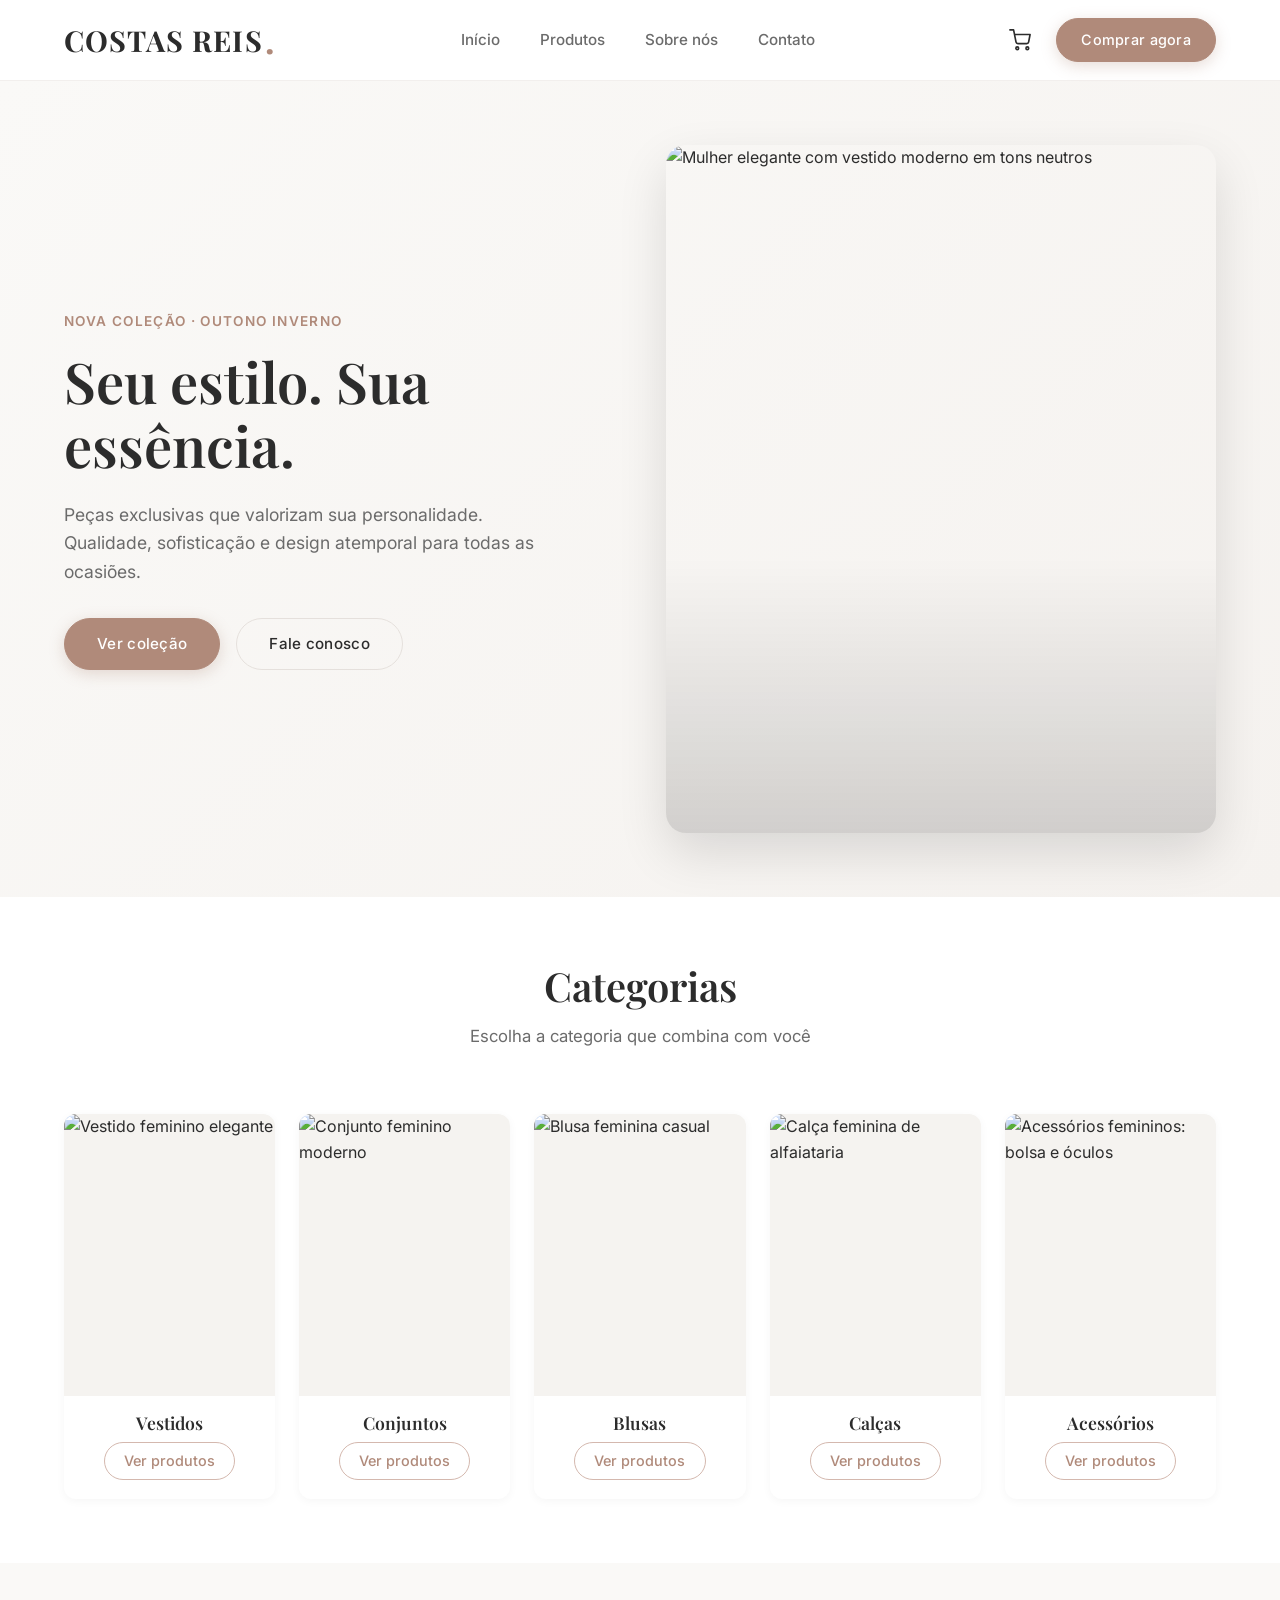
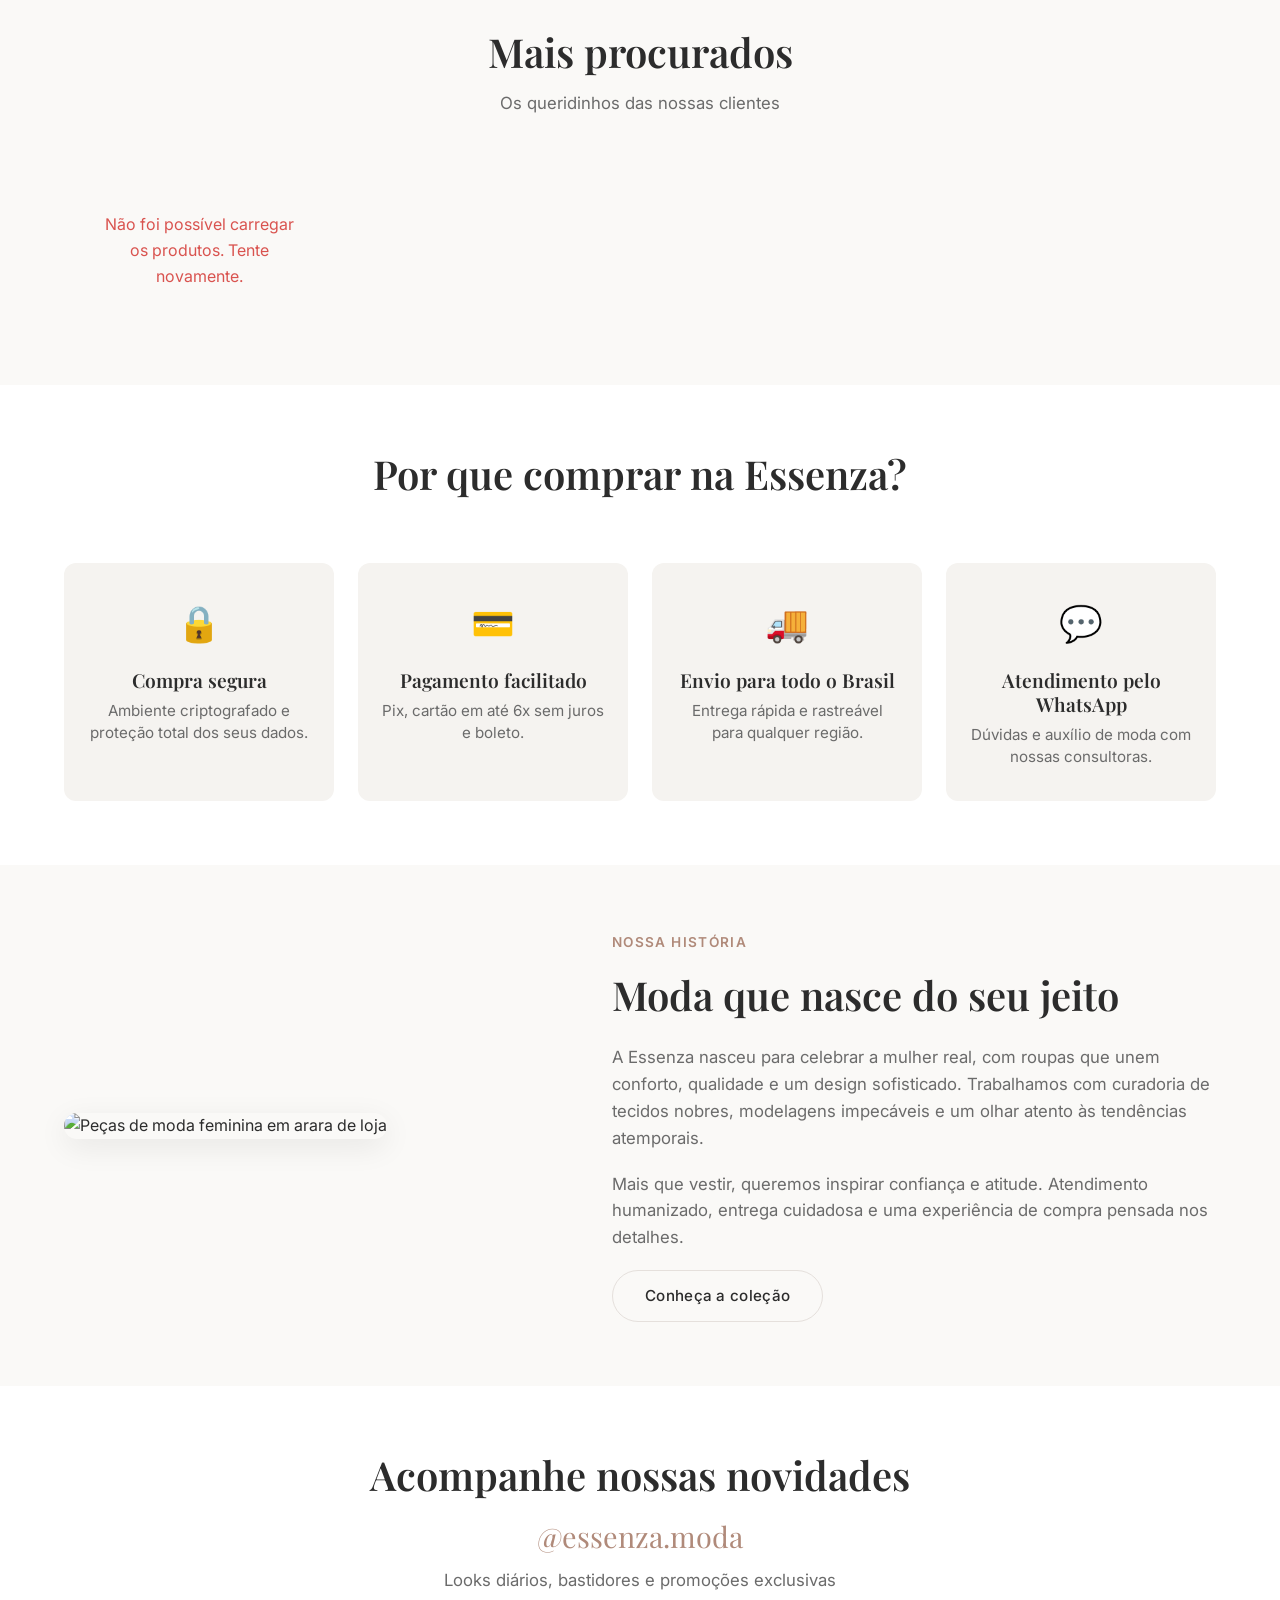
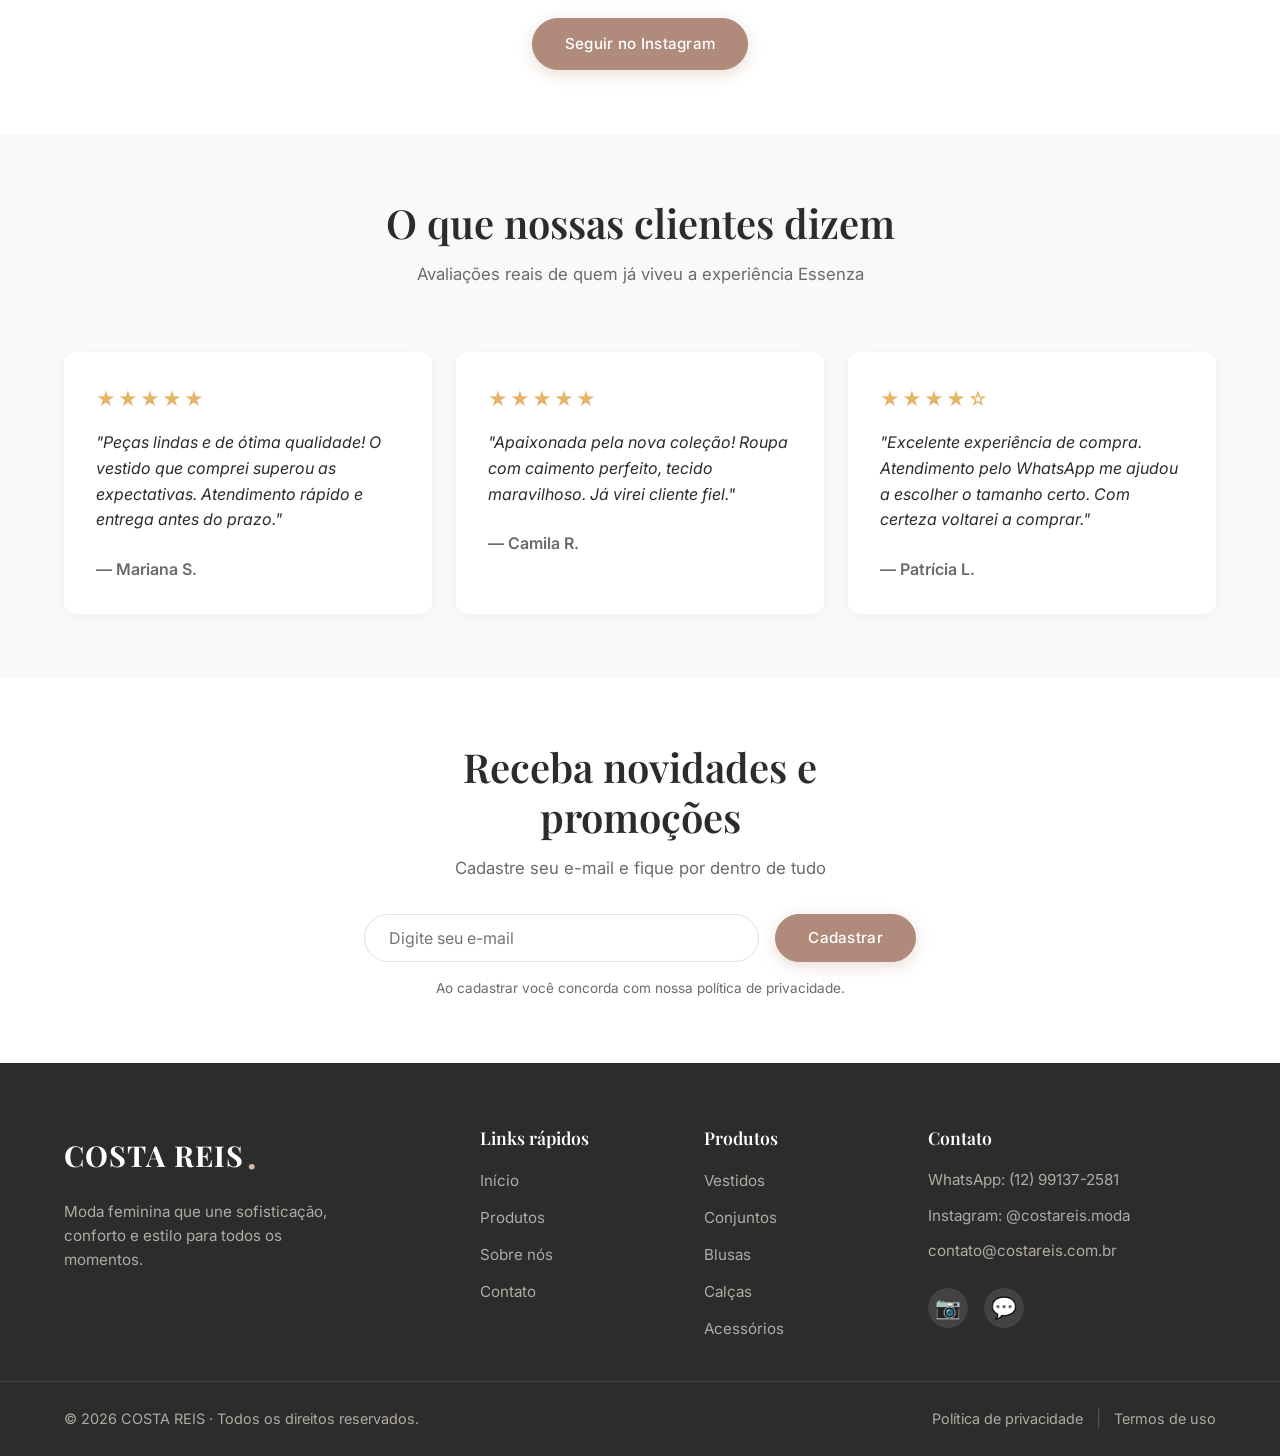
==== commit b5feeb9d: "Forçar novo deploy" ====
--- a/index.html
+++ b/index.html
@@ -5,7 +5,7 @@
   <meta charset="UTF-8" />
   <meta name="viewport" content="width=device-width, initial-scale=1.0" />
   <meta name="description" content="Loja de moda feminina premium. Vestidos, conjuntos, blusas, calças e acessórios com estilo e essência. Compre online com segurança e envio para todo o Brasil." />
-  <title>Essenza · Moda Feminina Premium</title>
+  <title>COSTAS REIS </title>
 
   <!-- Dica: futuramente integrar fonte externa (Google Fonts) via @import ou link, 
        mas o CSS principal permanece em css/style.css -->
@@ -24,8 +24,8 @@
   <header class="site-header" id="topo">
     <div class="container header-container">
       <!-- Logo / Nome da loja -->
-      <a href="#topo" class="logo" aria-label="Essenza - Página inicial">
-        ESSENZA<span class="logo-dot">.</span>
+      <a href="#topo" class="logo" aria-label="COSTAS REIS - Página inicial">
+        COSTAS REIS<span class="logo-dot">.</span>
       </a>
 
       <!-- Menu de navegação (desktop / tablet) -->
@@ -439,7 +439,7 @@
     <div class="container footer-grid">
       <!-- Coluna 1: logo + descrição -->
       <div class="footer-col footer-brand">
-        <a href="#topo" class="logo footer-logo">ESSENZA<span class="logo-dot">.</span></a>
+        <a href="#topo" class="logo footer-logo">COSTA REIS<span class="logo-dot">.</span></a>
         <p class="footer-description">
           Moda feminina que une sofisticação, conforto e estilo para todos os momentos.
         </p>
@@ -478,9 +478,9 @@
             </a>
           </li>
           <li>
-            <a href="https://instagram.com" target="_blank" rel="noopener" class="footer-link">Instagram: @essenza.moda</a>
+            <a href="https://instagram.com" target="_blank" rel="noopener" class="footer-link">Instagram: @costareis.moda</a>
           </li>
-          <li><a href="mailto:contato@essenza.com.br" class="footer-link">contato@essenza.com.br</a></li>
+          <li><a href="mailto:contato@costareis.com.br" class="footer-link">contato@costareis.com.br</a></li>
         </ul>
         <div class="footer-social">
           <a href="https://instagram.com" target="_blank" rel="noopener" class="social-icon" aria-label="Instagram">📷</a>
@@ -491,7 +491,7 @@
 
     <div class="footer-bottom">
       <div class="container footer-bottom-container">
-        <p class="copyright">© 2026 Essenza · Todos os direitos reservados.</p>
+        <p class="copyright">© 2026 COSTA REIS · Todos os direitos reservados.</p>
         <div class="footer-legal">
           <a href="#" class="legal-link">Política de privacidade</a>
           <span class="legal-separator">|</span>
